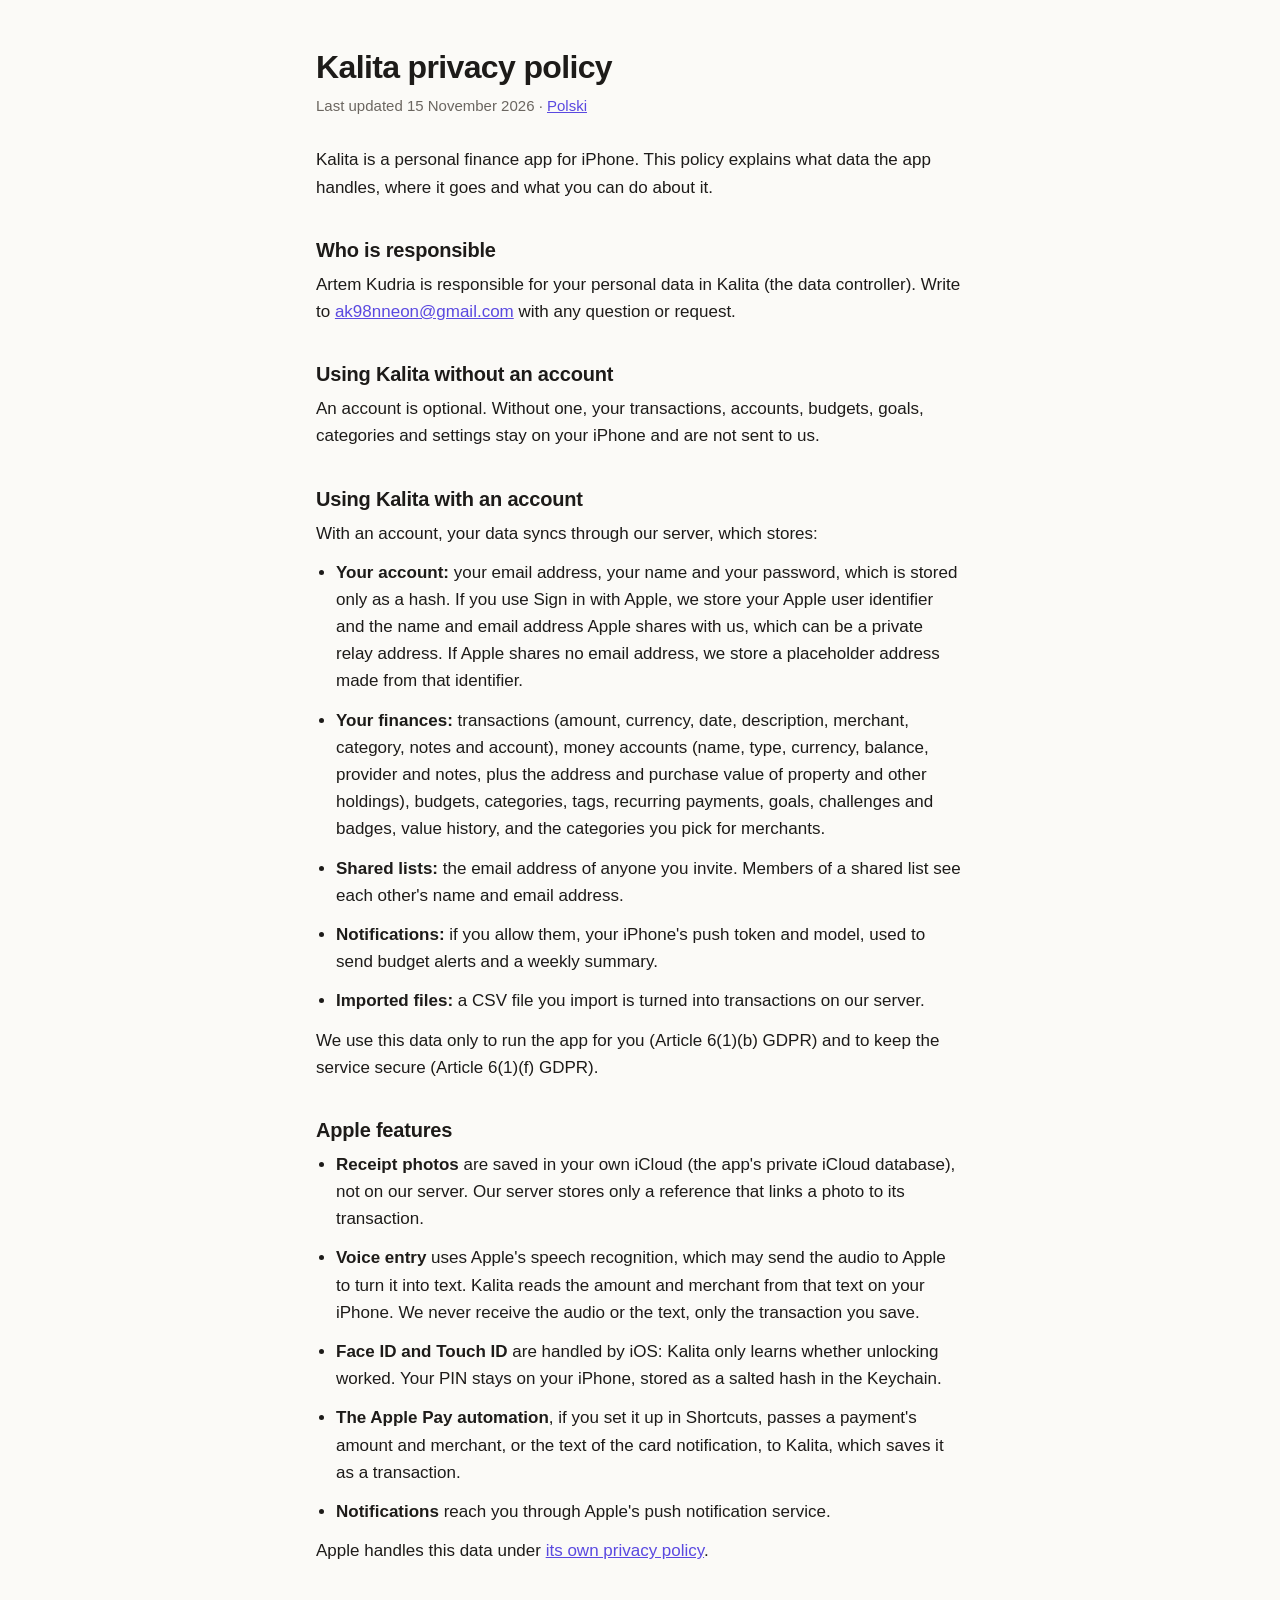
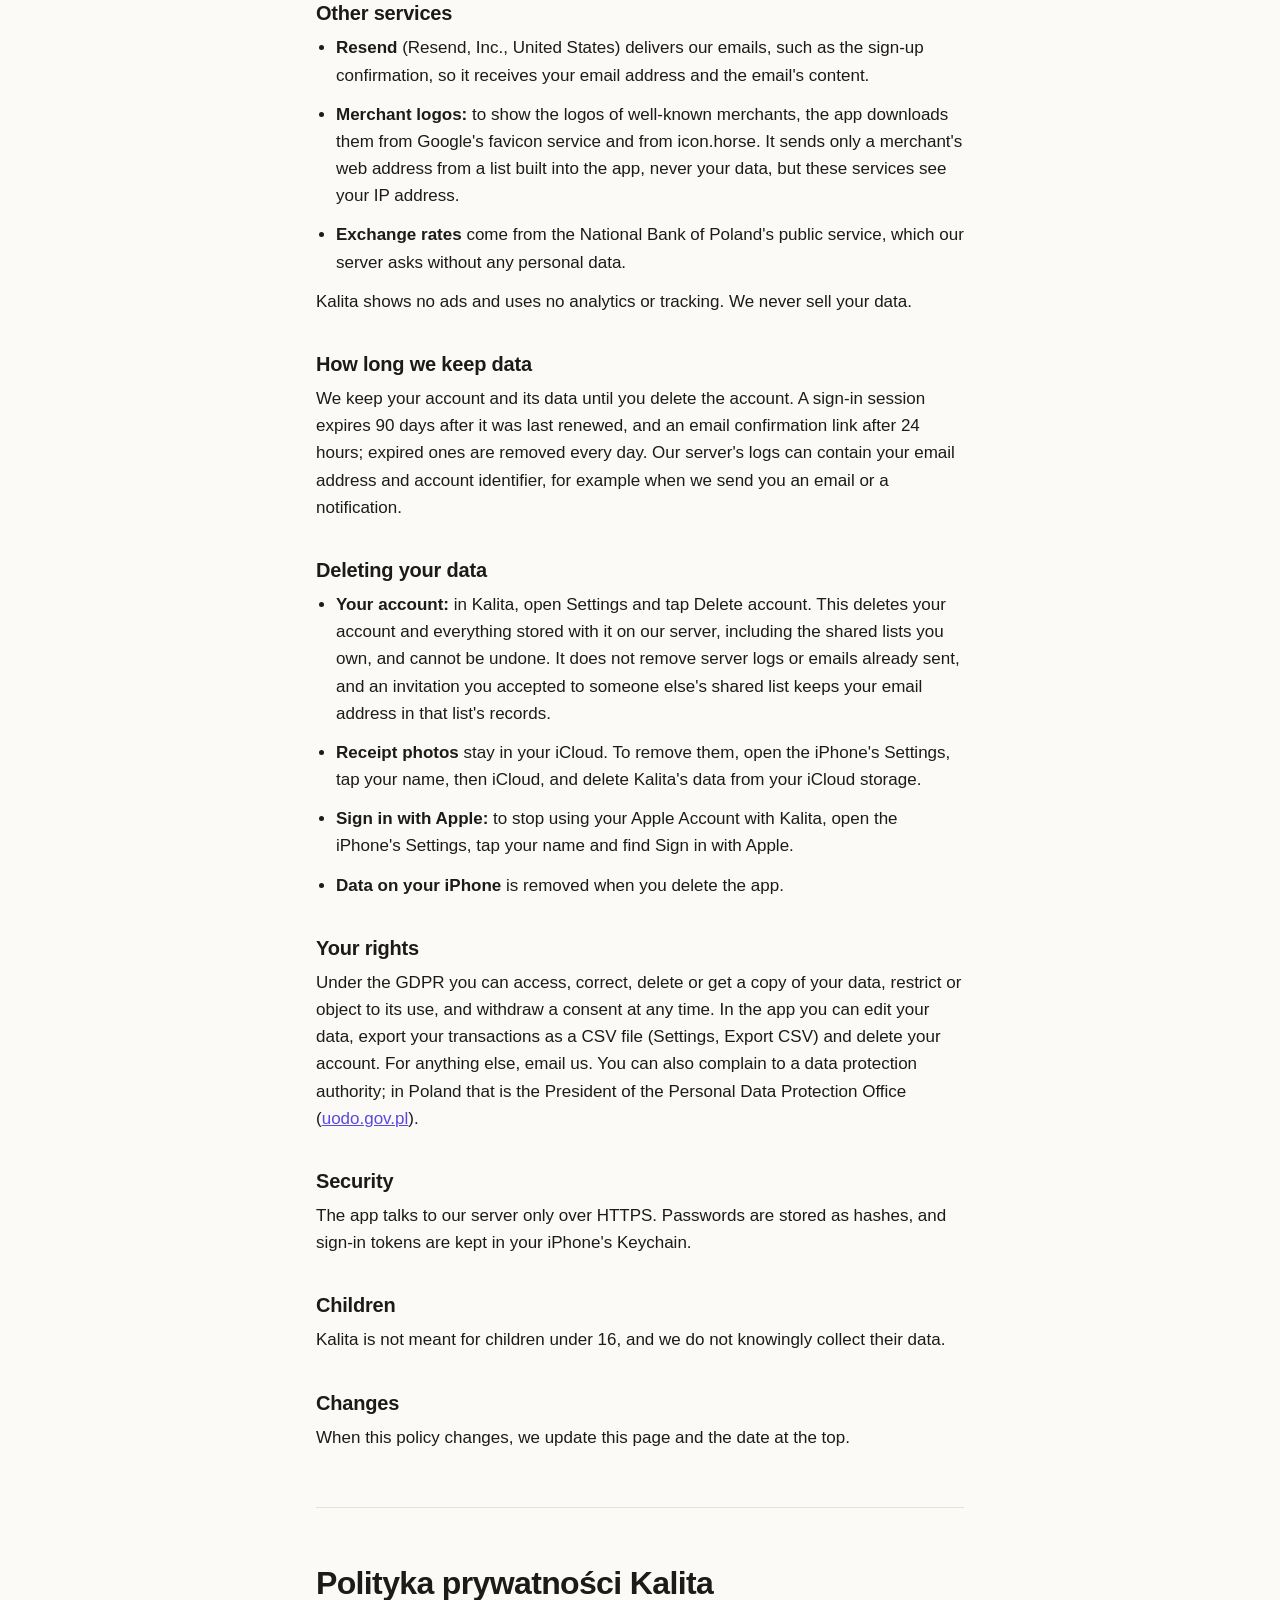
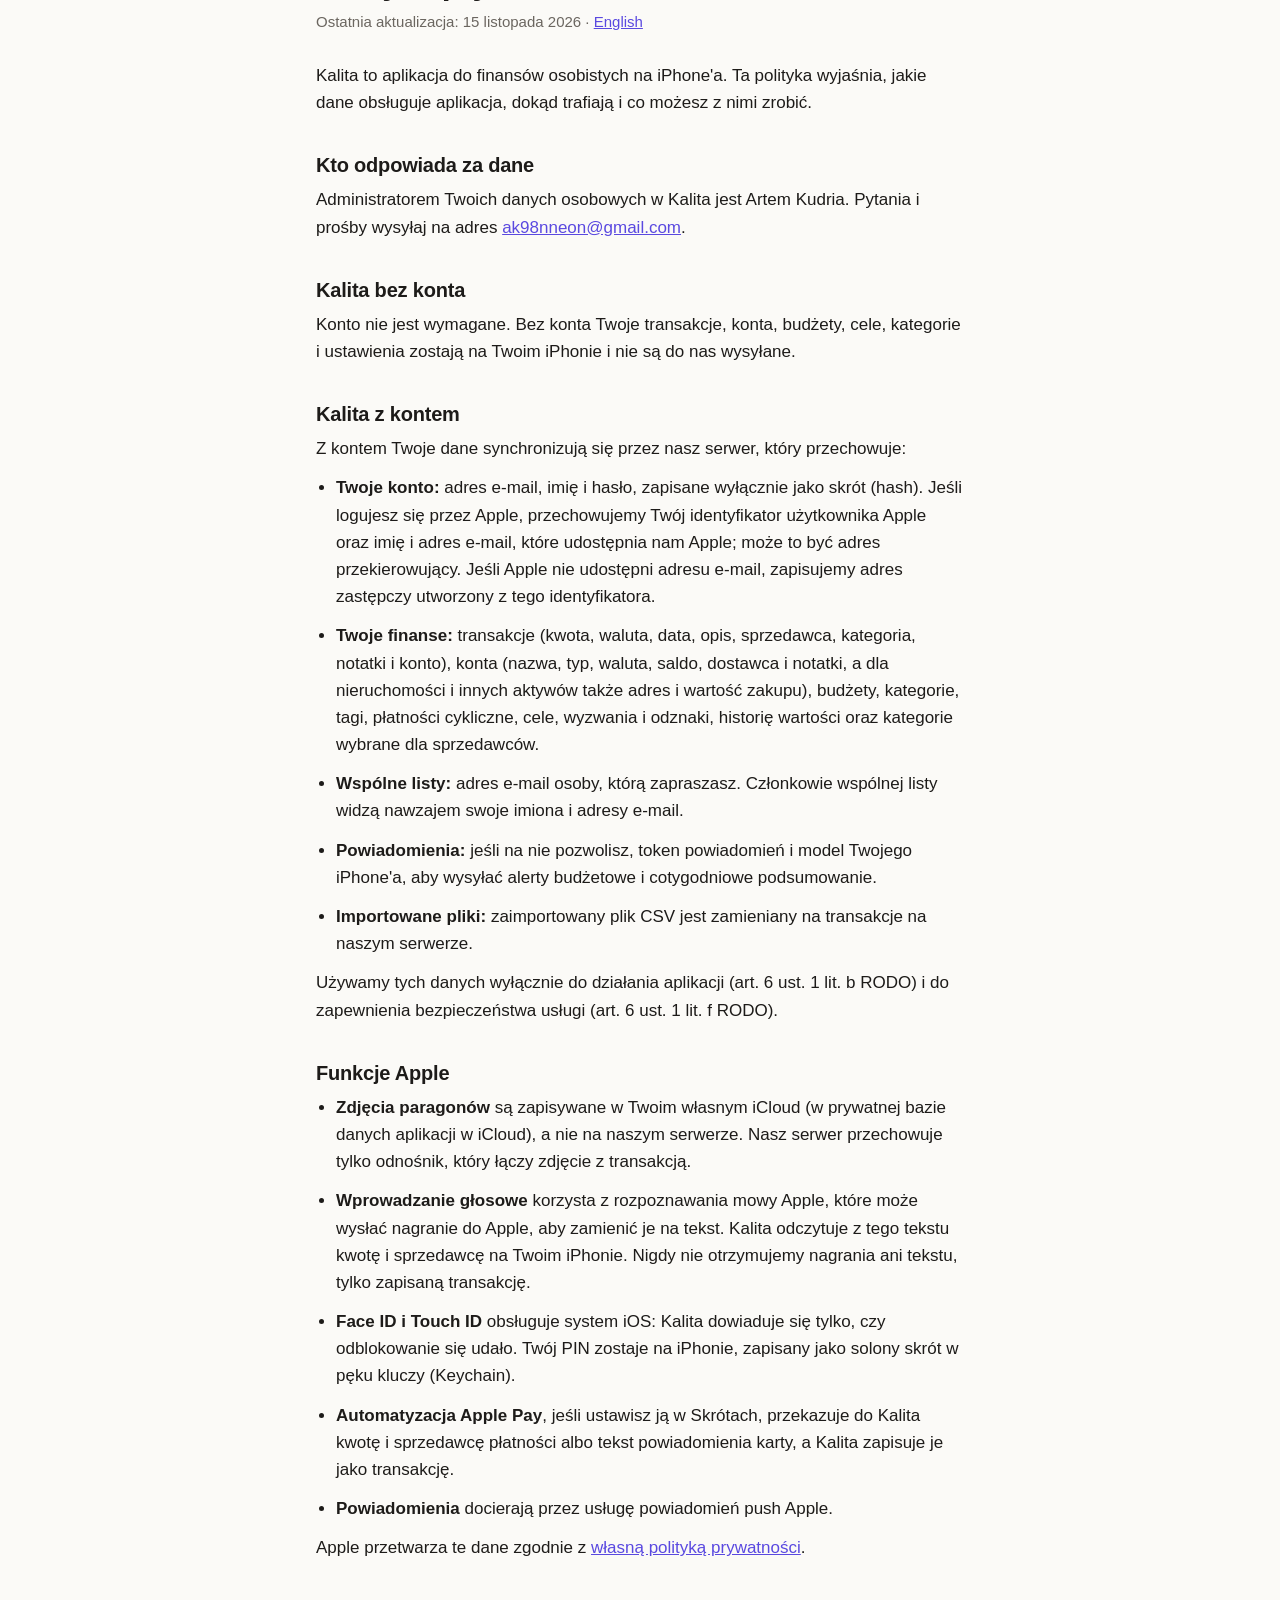
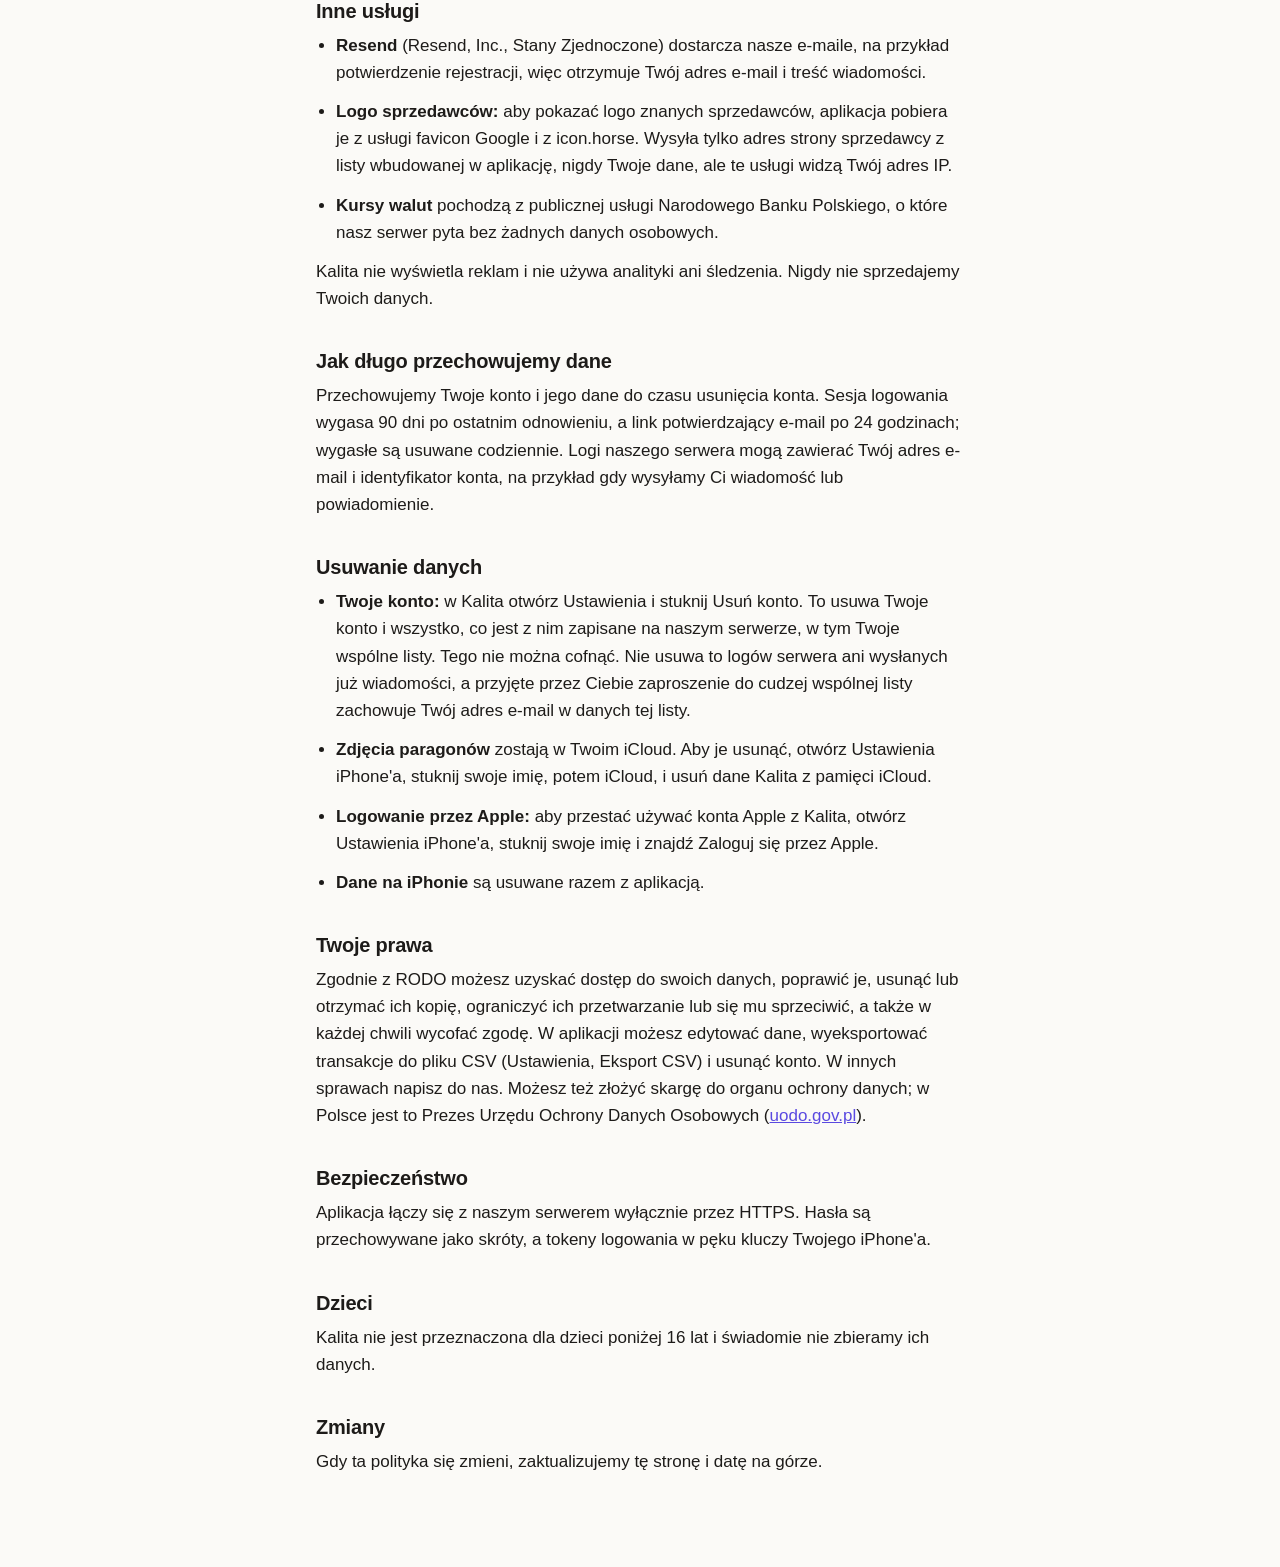
==== privacy.html @ e8200e61 "Kalita privacy policy and support page" ====
<!doctype html>
<html lang="en">
<head>
<meta charset="utf-8">
<meta name="viewport" content="width=device-width, initial-scale=1">
<title>Kalita privacy policy</title>
<meta name="description" content="How the Kalita app for iPhone handles your data.">
<style>
  :root { --bg: #fbfaf7; --text: #1d1b19; --muted: #6b6660; --line: #e6e1d9; --link: #5a49e0; }
  @media (prefers-color-scheme: dark) {
    :root { --bg: #141312; --text: #f1eee9; --muted: #a39d95; --line: #2c2925; --link: #a99cff; }
  }
  * { box-sizing: border-box; }
  body { margin: 0; background: var(--bg); color: var(--text);
         font: 17px/1.6 -apple-system, BlinkMacSystemFont, "Segoe UI", Roboto, Helvetica, Arial, sans-serif;
         -webkit-text-size-adjust: 100%; }
  main { max-width: 680px; margin: 0 auto; padding: 48px 16px 80px; }
  h1 { font-size: 32px; line-height: 1.2; letter-spacing: -0.02em; margin: 0 0 8px; }
  h2 { font-size: 20px; line-height: 1.3; letter-spacing: -0.01em; margin: 36px 0 8px; }
  p, li { margin: 0 0 12px; }
  ul { padding-left: 20px; margin: 0 0 12px; }
  .meta { color: var(--muted); font-size: 15px; margin-bottom: 28px; }
  a { color: var(--link); }
  hr { border: 0; border-top: 1px solid var(--line); margin: 56px 0; }
</style>
</head>
<body>
<main>
<article id="en" lang="en">
<h1>Kalita privacy policy</h1>
<p class="meta">Last updated 15 November 2026 · <a href="#pl">Polski</a></p>
<p>Kalita is a personal finance app for iPhone. This policy explains what data the app handles, where it goes and what you can do about it.</p>

<h2>Who is responsible</h2>
<p>Artem Kudria is responsible for your personal data in Kalita (the data controller). Write to <a href="mailto:ak98nneon@gmail.com">ak98nneon@gmail.com</a> with any question or request.</p>

<h2>Using Kalita without an account</h2>
<p>An account is optional. Without one, your transactions, accounts, budgets, goals, categories and settings stay on your iPhone and are not sent to us.</p>

<h2>Using Kalita with an account</h2>
<p>With an account, your data syncs through our server, which stores:</p>
<ul>
<li><strong>Your account:</strong> your email address, your name and your password, which is stored only as a hash. If you use Sign in with Apple, we store your Apple user identifier and the name and email address Apple shares with us, which can be a private relay address. If Apple shares no email address, we store a placeholder address made from that identifier.</li>
<li><strong>Your finances:</strong> transactions (amount, currency, date, description, merchant, category, notes and account), money accounts (name, type, currency, balance, provider and notes, plus the address and purchase value of property and other holdings), budgets, categories, tags, recurring payments, goals, challenges and badges, value history, and the categories you pick for merchants.</li>
<li><strong>Shared lists:</strong> the email address of anyone you invite. Members of a shared list see each other's name and email address.</li>
<li><strong>Notifications:</strong> if you allow them, your iPhone's push token and model, used to send budget alerts and a weekly summary.</li>
<li><strong>Imported files:</strong> a CSV file you import is turned into transactions on our server.</li>
</ul>
<p>We use this data only to run the app for you (Article 6(1)(b) GDPR) and to keep the service secure (Article 6(1)(f) GDPR).</p>

<h2>Apple features</h2>
<ul>
<li><strong>Receipt photos</strong> are saved in your own iCloud (the app's private iCloud database), not on our server. Our server stores only a reference that links a photo to its transaction.</li>
<li><strong>Voice entry</strong> uses Apple's speech recognition, which may send the audio to Apple to turn it into text. Kalita reads the amount and merchant from that text on your iPhone. We never receive the audio or the text, only the transaction you save.</li>
<li><strong>Face ID and Touch ID</strong> are handled by iOS: Kalita only learns whether unlocking worked. Your PIN stays on your iPhone, stored as a salted hash in the Keychain.</li>
<li><strong>The Apple Pay automation</strong>, if you set it up in Shortcuts, passes a payment's amount and merchant, or the text of the card notification, to Kalita, which saves it as a transaction.</li>
<li><strong>Notifications</strong> reach you through Apple's push notification service.</li>
</ul>
<p>Apple handles this data under <a href="https://www.apple.com/legal/privacy/">its own privacy policy</a>.</p>

<h2>Other services</h2>
<ul>
<li><strong>Resend</strong> (Resend, Inc., United States) delivers our emails, such as the sign-up confirmation, so it receives your email address and the email's content.</li>
<li><strong>Merchant logos:</strong> to show the logos of well-known merchants, the app downloads them from Google's favicon service and from icon.horse. It sends only a merchant's web address from a list built into the app, never your data, but these services see your IP address.</li>
<li><strong>Exchange rates</strong> come from the National Bank of Poland's public service, which our server asks without any personal data.</li>
</ul>
<p>Kalita shows no ads and uses no analytics or tracking. We never sell your data.</p>

<h2>How long we keep data</h2>
<p>We keep your account and its data until you delete the account. A sign-in session expires 90 days after it was last renewed, and an email confirmation link after 24 hours; expired ones are removed every day. Our server's logs can contain your email address and account identifier, for example when we send you an email or a notification.</p>

<h2>Deleting your data</h2>
<ul>
<li><strong>Your account:</strong> in Kalita, open Settings and tap Delete account. This deletes your account and everything stored with it on our server, including the shared lists you own, and cannot be undone. It does not remove server logs or emails already sent, and an invitation you accepted to someone else's shared list keeps your email address in that list's records.</li>
<li><strong>Receipt photos</strong> stay in your iCloud. To remove them, open the iPhone's Settings, tap your name, then iCloud, and delete Kalita's data from your iCloud storage.</li>
<li><strong>Sign in with Apple:</strong> to stop using your Apple Account with Kalita, open the iPhone's Settings, tap your name and find Sign in with Apple.</li>
<li><strong>Data on your iPhone</strong> is removed when you delete the app.</li>
</ul>

<h2>Your rights</h2>
<p>Under the GDPR you can access, correct, delete or get a copy of your data, restrict or object to its use, and withdraw a consent at any time. In the app you can edit your data, export your transactions as a CSV file (Settings, Export CSV) and delete your account. For anything else, email us. You can also complain to a data protection authority; in Poland that is the President of the Personal Data Protection Office (<a href="https://uodo.gov.pl">uodo.gov.pl</a>).</p>

<h2>Security</h2>
<p>The app talks to our server only over HTTPS. Passwords are stored as hashes, and sign-in tokens are kept in your iPhone's Keychain.</p>

<h2>Children</h2>
<p>Kalita is not meant for children under 16, and we do not knowingly collect their data.</p>

<h2>Changes</h2>
<p>When this policy changes, we update this page and the date at the top.</p>
</article>

<hr>

<article id="pl" lang="pl">
<h1>Polityka prywatności Kalita</h1>
<p class="meta">Ostatnia aktualizacja: 15 listopada 2026 · <a href="#en">English</a></p>
<p>Kalita to aplikacja do finansów osobistych na iPhone'a. Ta polityka wyjaśnia, jakie dane obsługuje aplikacja, dokąd trafiają i co możesz z nimi zrobić.</p>

<h2>Kto odpowiada za dane</h2>
<p>Administratorem Twoich danych osobowych w Kalita jest Artem Kudria. Pytania i prośby wysyłaj na adres <a href="mailto:ak98nneon@gmail.com">ak98nneon@gmail.com</a>.</p>

<h2>Kalita bez konta</h2>
<p>Konto nie jest wymagane. Bez konta Twoje transakcje, konta, budżety, cele, kategorie i ustawienia zostają na Twoim iPhonie i nie są do nas wysyłane.</p>

<h2>Kalita z kontem</h2>
<p>Z kontem Twoje dane synchronizują się przez nasz serwer, który przechowuje:</p>
<ul>
<li><strong>Twoje konto:</strong> adres e-mail, imię i hasło, zapisane wyłącznie jako skrót (hash). Jeśli logujesz się przez Apple, przechowujemy Twój identyfikator użytkownika Apple oraz imię i adres e-mail, które udostępnia nam Apple; może to być adres przekierowujący. Jeśli Apple nie udostępni adresu e-mail, zapisujemy adres zastępczy utworzony z tego identyfikatora.</li>
<li><strong>Twoje finanse:</strong> transakcje (kwota, waluta, data, opis, sprzedawca, kategoria, notatki i konto), konta (nazwa, typ, waluta, saldo, dostawca i notatki, a dla nieruchomości i innych aktywów także adres i wartość zakupu), budżety, kategorie, tagi, płatności cykliczne, cele, wyzwania i odznaki, historię wartości oraz kategorie wybrane dla sprzedawców.</li>
<li><strong>Wspólne listy:</strong> adres e-mail osoby, którą zapraszasz. Członkowie wspólnej listy widzą nawzajem swoje imiona i adresy e-mail.</li>
<li><strong>Powiadomienia:</strong> jeśli na nie pozwolisz, token powiadomień i model Twojego iPhone'a, aby wysyłać alerty budżetowe i cotygodniowe podsumowanie.</li>
<li><strong>Importowane pliki:</strong> zaimportowany plik CSV jest zamieniany na transakcje na naszym serwerze.</li>
</ul>
<p>Używamy tych danych wyłącznie do działania aplikacji (art. 6 ust. 1 lit. b RODO) i do zapewnienia bezpieczeństwa usługi (art. 6 ust. 1 lit. f RODO).</p>

<h2>Funkcje Apple</h2>
<ul>
<li><strong>Zdjęcia paragonów</strong> są zapisywane w Twoim własnym iCloud (w prywatnej bazie danych aplikacji w iCloud), a nie na naszym serwerze. Nasz serwer przechowuje tylko odnośnik, który łączy zdjęcie z transakcją.</li>
<li><strong>Wprowadzanie głosowe</strong> korzysta z rozpoznawania mowy Apple, które może wysłać nagranie do Apple, aby zamienić je na tekst. Kalita odczytuje z tego tekstu kwotę i sprzedawcę na Twoim iPhonie. Nigdy nie otrzymujemy nagrania ani tekstu, tylko zapisaną transakcję.</li>
<li><strong>Face ID i Touch ID</strong> obsługuje system iOS: Kalita dowiaduje się tylko, czy odblokowanie się udało. Twój PIN zostaje na iPhonie, zapisany jako solony skrót w pęku kluczy (Keychain).</li>
<li><strong>Automatyzacja Apple Pay</strong>, jeśli ustawisz ją w Skrótach, przekazuje do Kalita kwotę i sprzedawcę płatności albo tekst powiadomienia karty, a Kalita zapisuje je jako transakcję.</li>
<li><strong>Powiadomienia</strong> docierają przez usługę powiadomień push Apple.</li>
</ul>
<p>Apple przetwarza te dane zgodnie z <a href="https://www.apple.com/pl/legal/privacy/">własną polityką prywatności</a>.</p>

<h2>Inne usługi</h2>
<ul>
<li><strong>Resend</strong> (Resend, Inc., Stany Zjednoczone) dostarcza nasze e-maile, na przykład potwierdzenie rejestracji, więc otrzymuje Twój adres e-mail i treść wiadomości.</li>
<li><strong>Logo sprzedawców:</strong> aby pokazać logo znanych sprzedawców, aplikacja pobiera je z usługi favicon Google i z icon.horse. Wysyła tylko adres strony sprzedawcy z listy wbudowanej w aplikację, nigdy Twoje dane, ale te usługi widzą Twój adres IP.</li>
<li><strong>Kursy walut</strong> pochodzą z publicznej usługi Narodowego Banku Polskiego, o które nasz serwer pyta bez żadnych danych osobowych.</li>
</ul>
<p>Kalita nie wyświetla reklam i nie używa analityki ani śledzenia. Nigdy nie sprzedajemy Twoich danych.</p>

<h2>Jak długo przechowujemy dane</h2>
<p>Przechowujemy Twoje konto i jego dane do czasu usunięcia konta. Sesja logowania wygasa 90 dni po ostatnim odnowieniu, a link potwierdzający e-mail po 24 godzinach; wygasłe są usuwane codziennie. Logi naszego serwera mogą zawierać Twój adres e-mail i identyfikator konta, na przykład gdy wysyłamy Ci wiadomość lub powiadomienie.</p>

<h2>Usuwanie danych</h2>
<ul>
<li><strong>Twoje konto:</strong> w Kalita otwórz Ustawienia i stuknij Usuń konto. To usuwa Twoje konto i wszystko, co jest z nim zapisane na naszym serwerze, w tym Twoje wspólne listy. Tego nie można cofnąć. Nie usuwa to logów serwera ani wysłanych już wiadomości, a przyjęte przez Ciebie zaproszenie do cudzej wspólnej listy zachowuje Twój adres e-mail w danych tej listy.</li>
<li><strong>Zdjęcia paragonów</strong> zostają w Twoim iCloud. Aby je usunąć, otwórz Ustawienia iPhone'a, stuknij swoje imię, potem iCloud, i usuń dane Kalita z pamięci iCloud.</li>
<li><strong>Logowanie przez Apple:</strong> aby przestać używać konta Apple z Kalita, otwórz Ustawienia iPhone'a, stuknij swoje imię i znajdź Zaloguj się przez Apple.</li>
<li><strong>Dane na iPhonie</strong> są usuwane razem z aplikacją.</li>
</ul>

<h2>Twoje prawa</h2>
<p>Zgodnie z RODO możesz uzyskać dostęp do swoich danych, poprawić je, usunąć lub otrzymać ich kopię, ograniczyć ich przetwarzanie lub się mu sprzeciwić, a także w każdej chwili wycofać zgodę. W aplikacji możesz edytować dane, wyeksportować transakcje do pliku CSV (Ustawienia, Eksport CSV) i usunąć konto. W innych sprawach napisz do nas. Możesz też złożyć skargę do organu ochrony danych; w Polsce jest to Prezes Urzędu Ochrony Danych Osobowych (<a href="https://uodo.gov.pl">uodo.gov.pl</a>).</p>

<h2>Bezpieczeństwo</h2>
<p>Aplikacja łączy się z naszym serwerem wyłącznie przez HTTPS. Hasła są przechowywane jako skróty, a tokeny logowania w pęku kluczy Twojego iPhone'a.</p>

<h2>Dzieci</h2>
<p>Kalita nie jest przeznaczona dla dzieci poniżej 16 lat i świadomie nie zbieramy ich danych.</p>

<h2>Zmiany</h2>
<p>Gdy ta polityka się zmieni, zaktualizujemy tę stronę i datę na górze.</p>
</article>
</main>
</body>
</html>
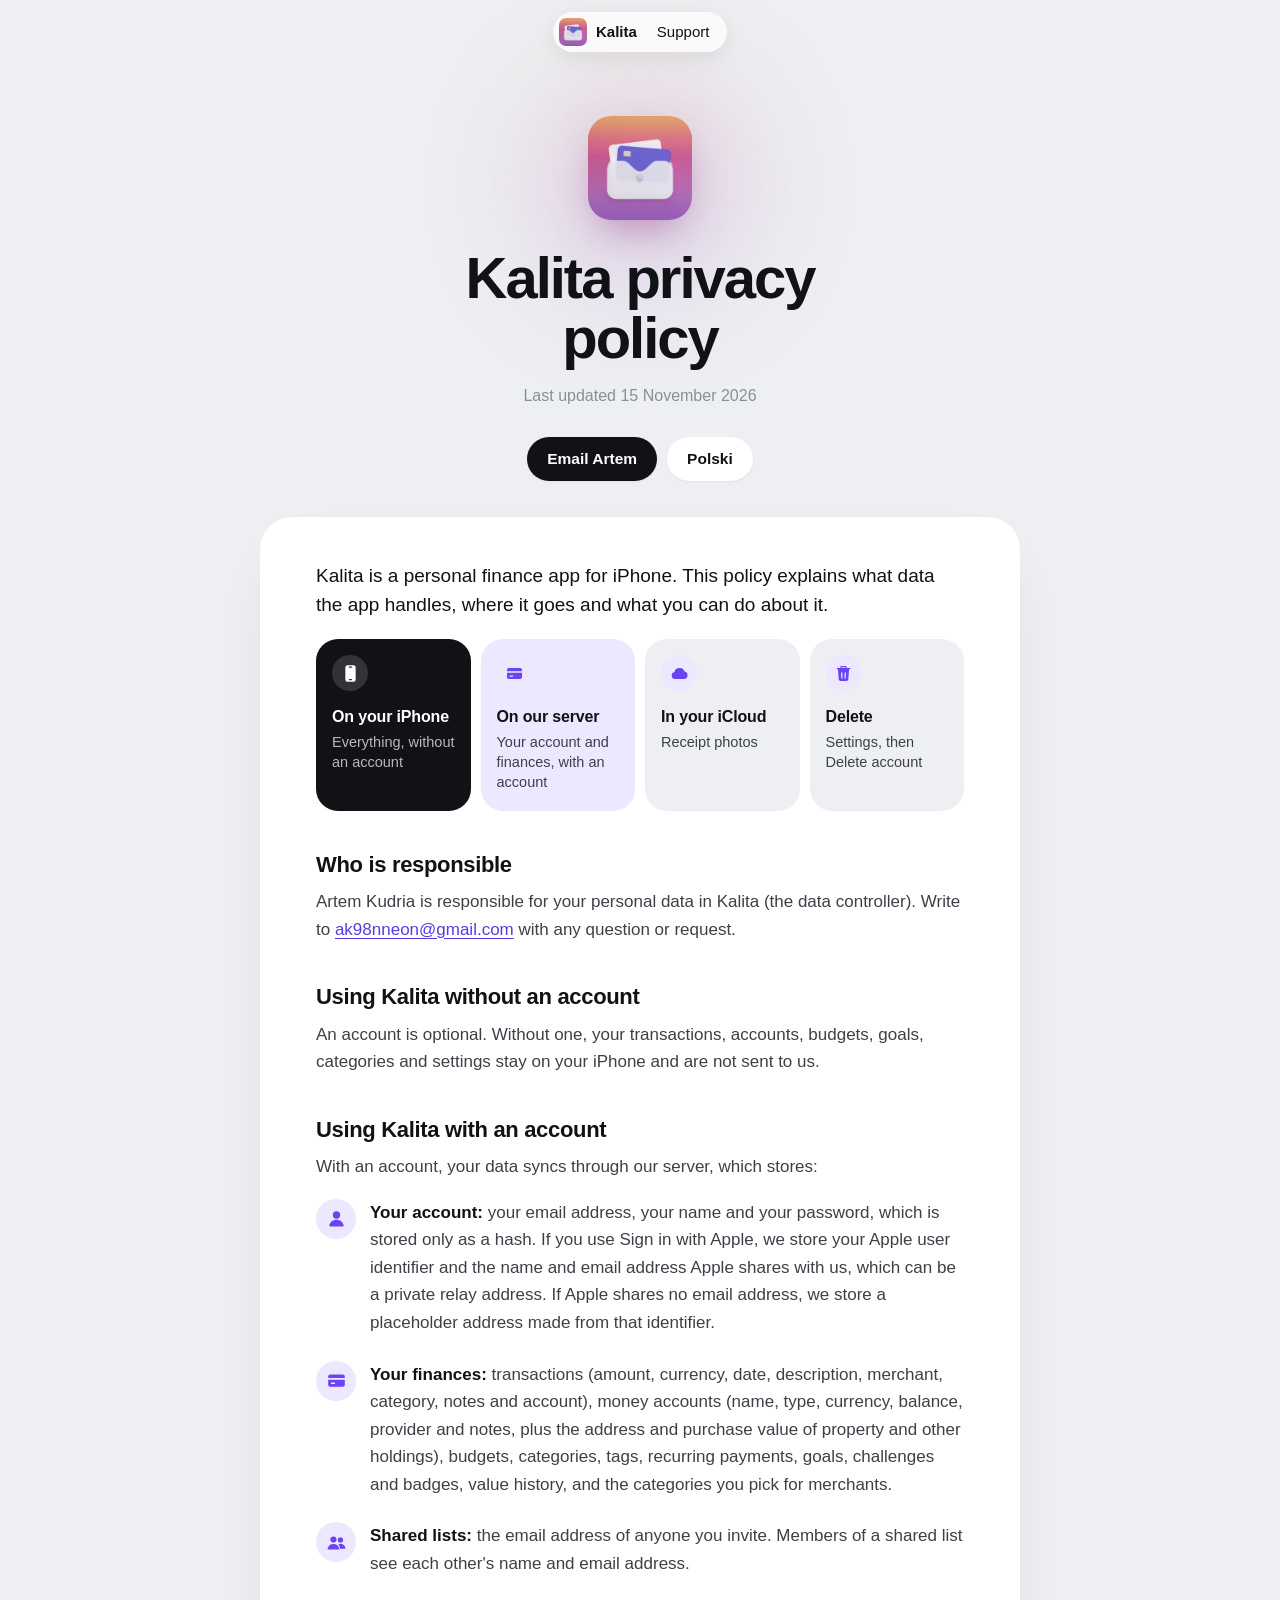
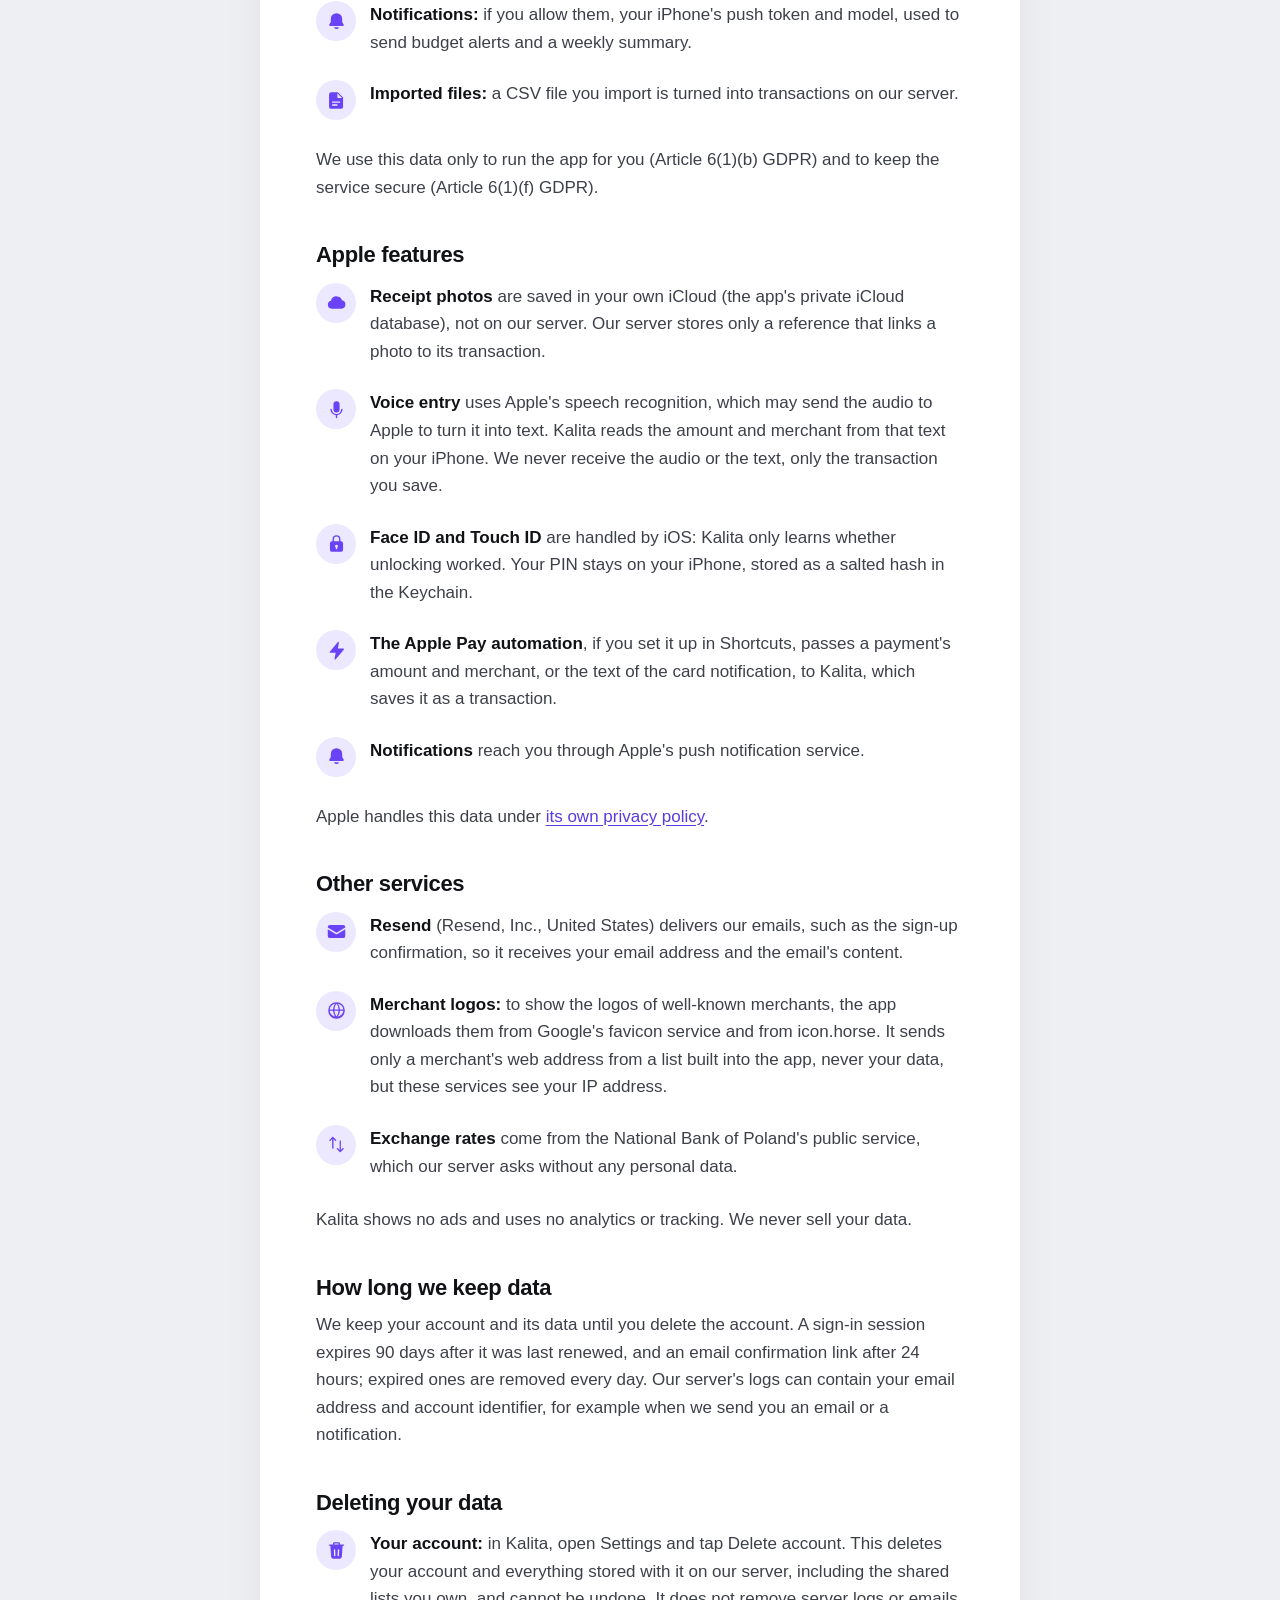
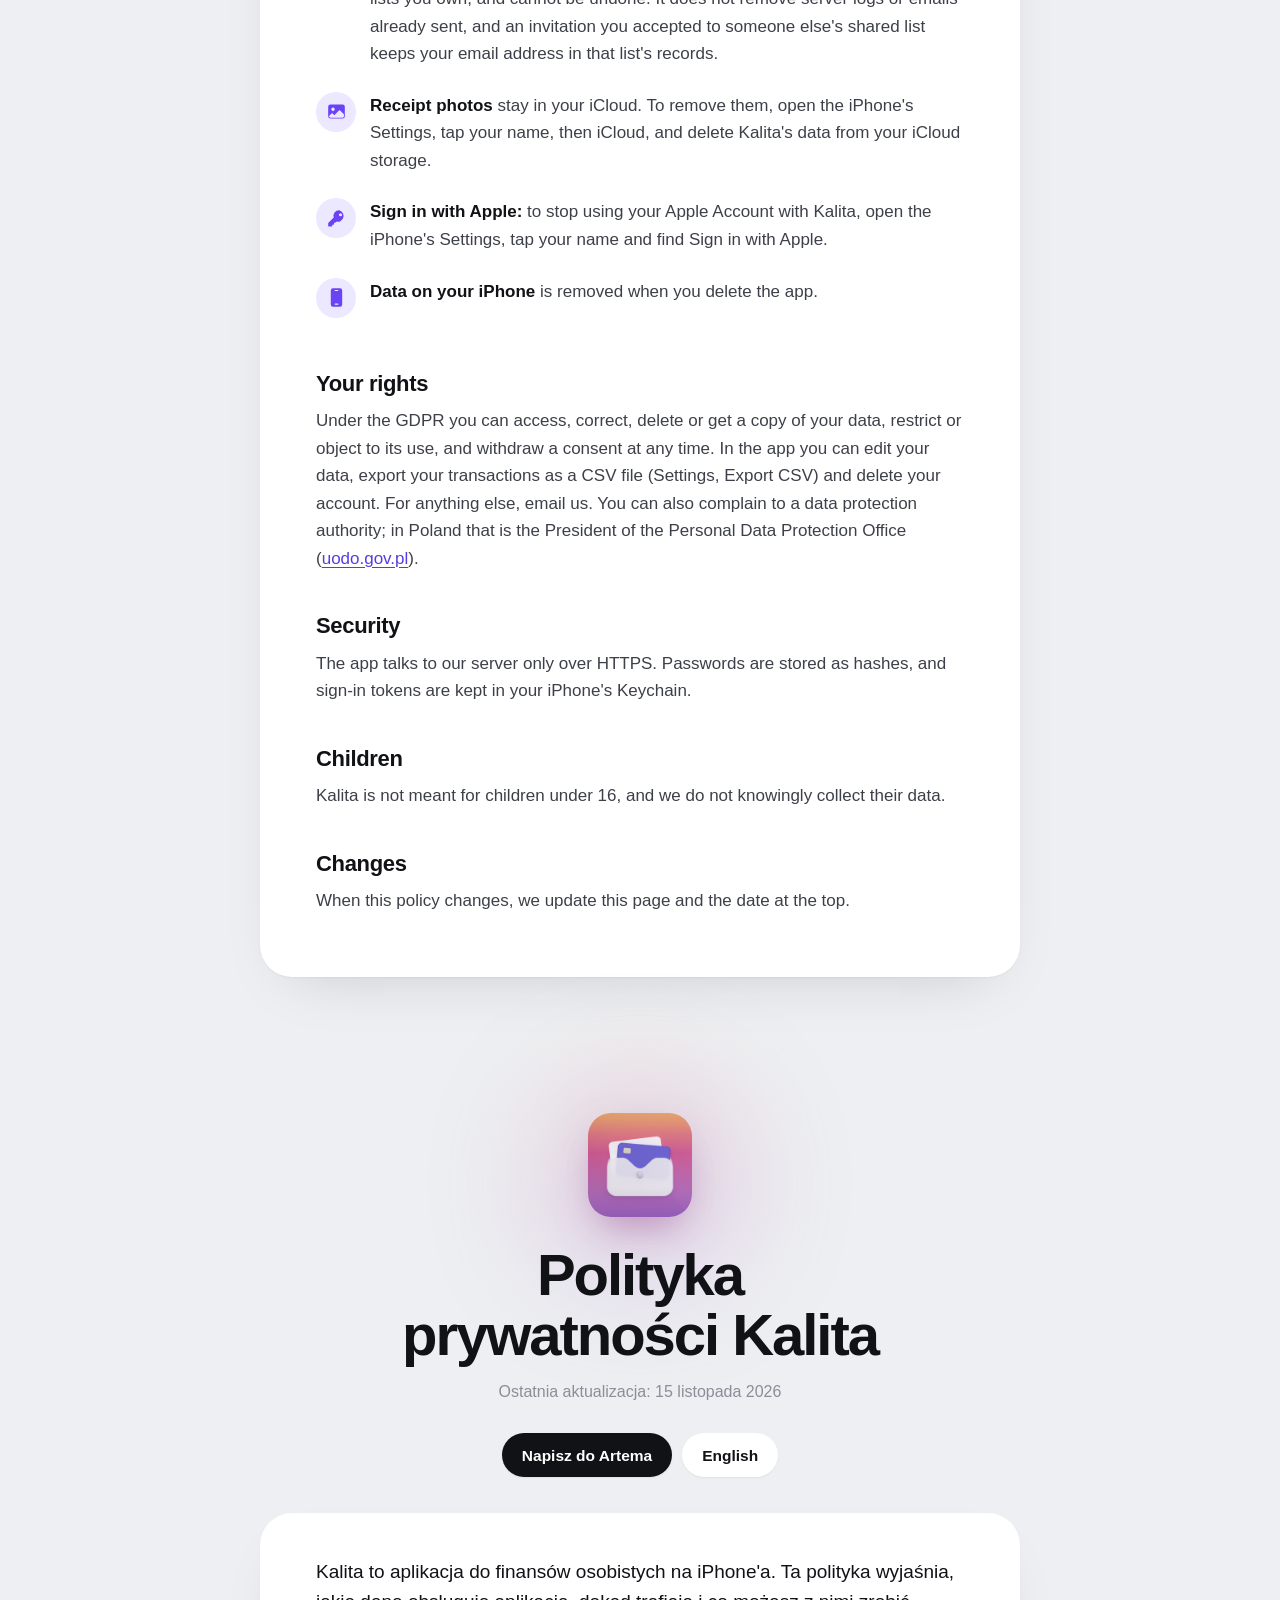
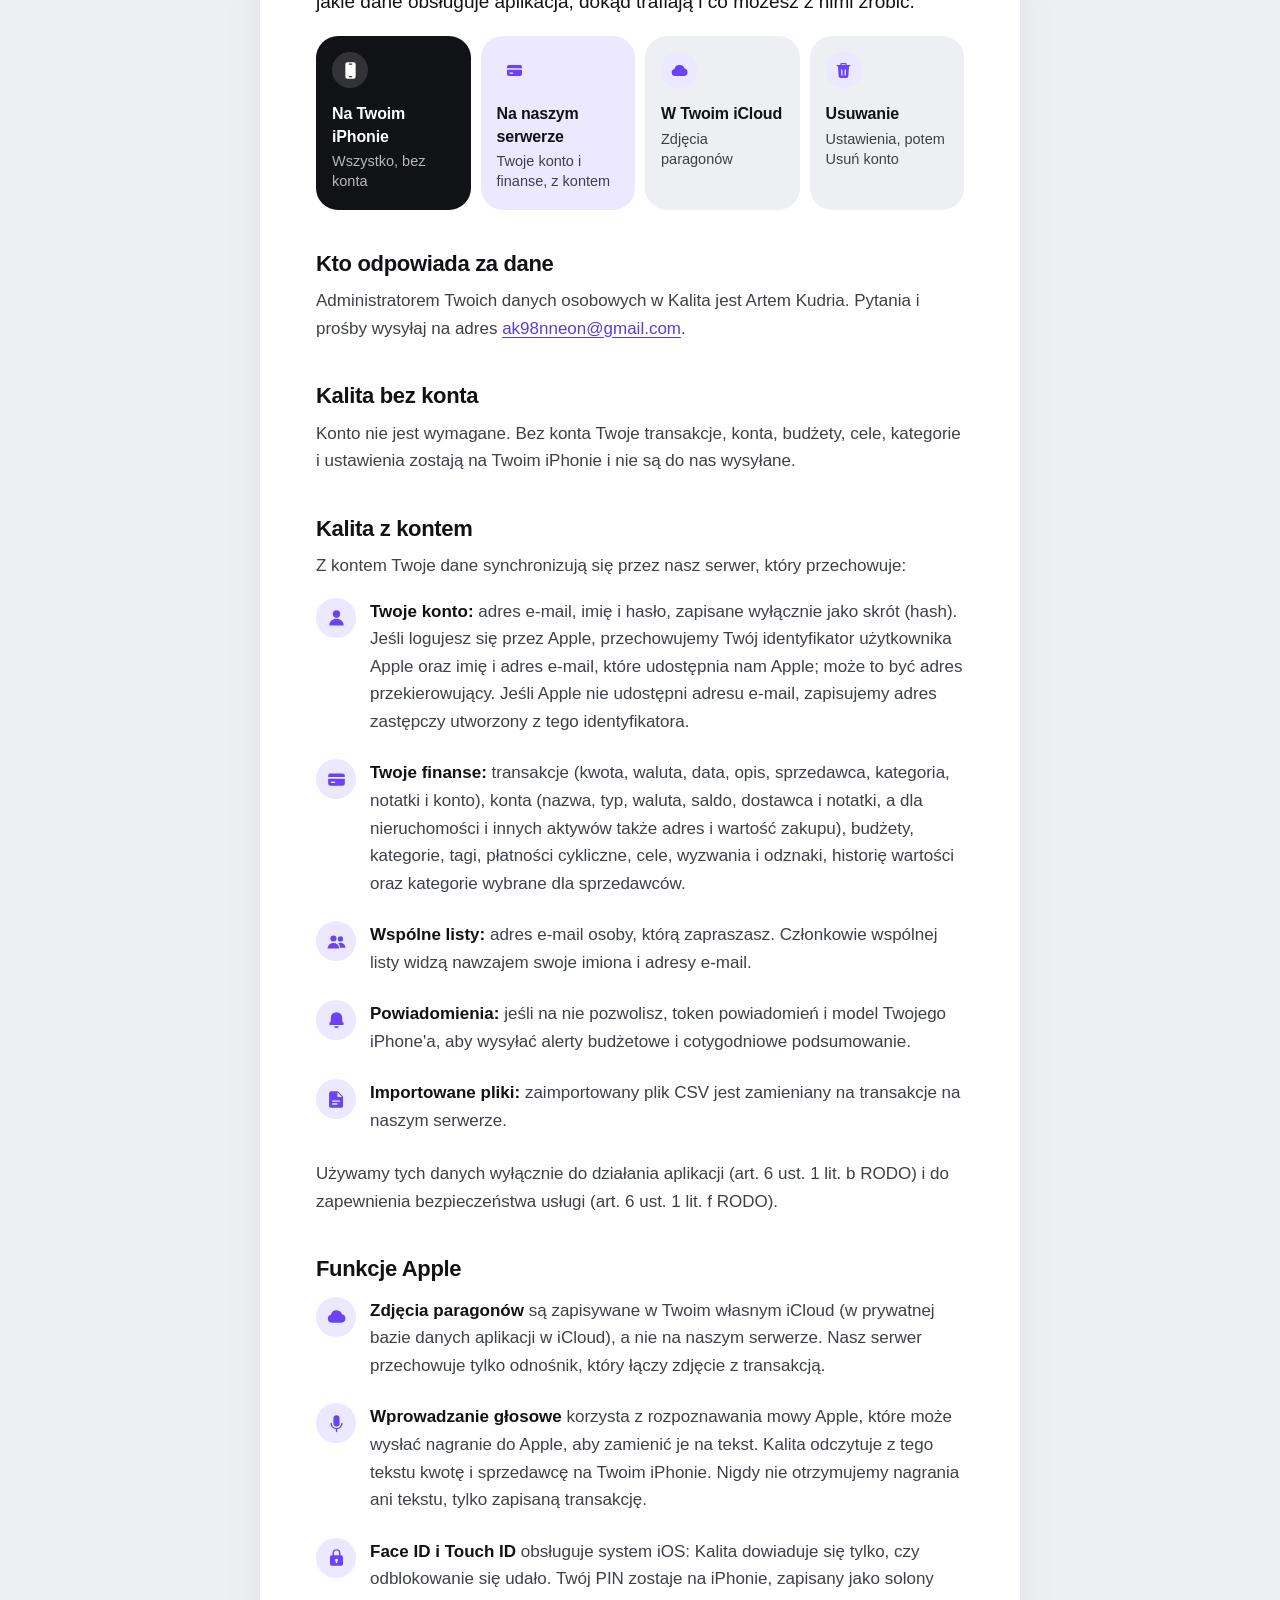
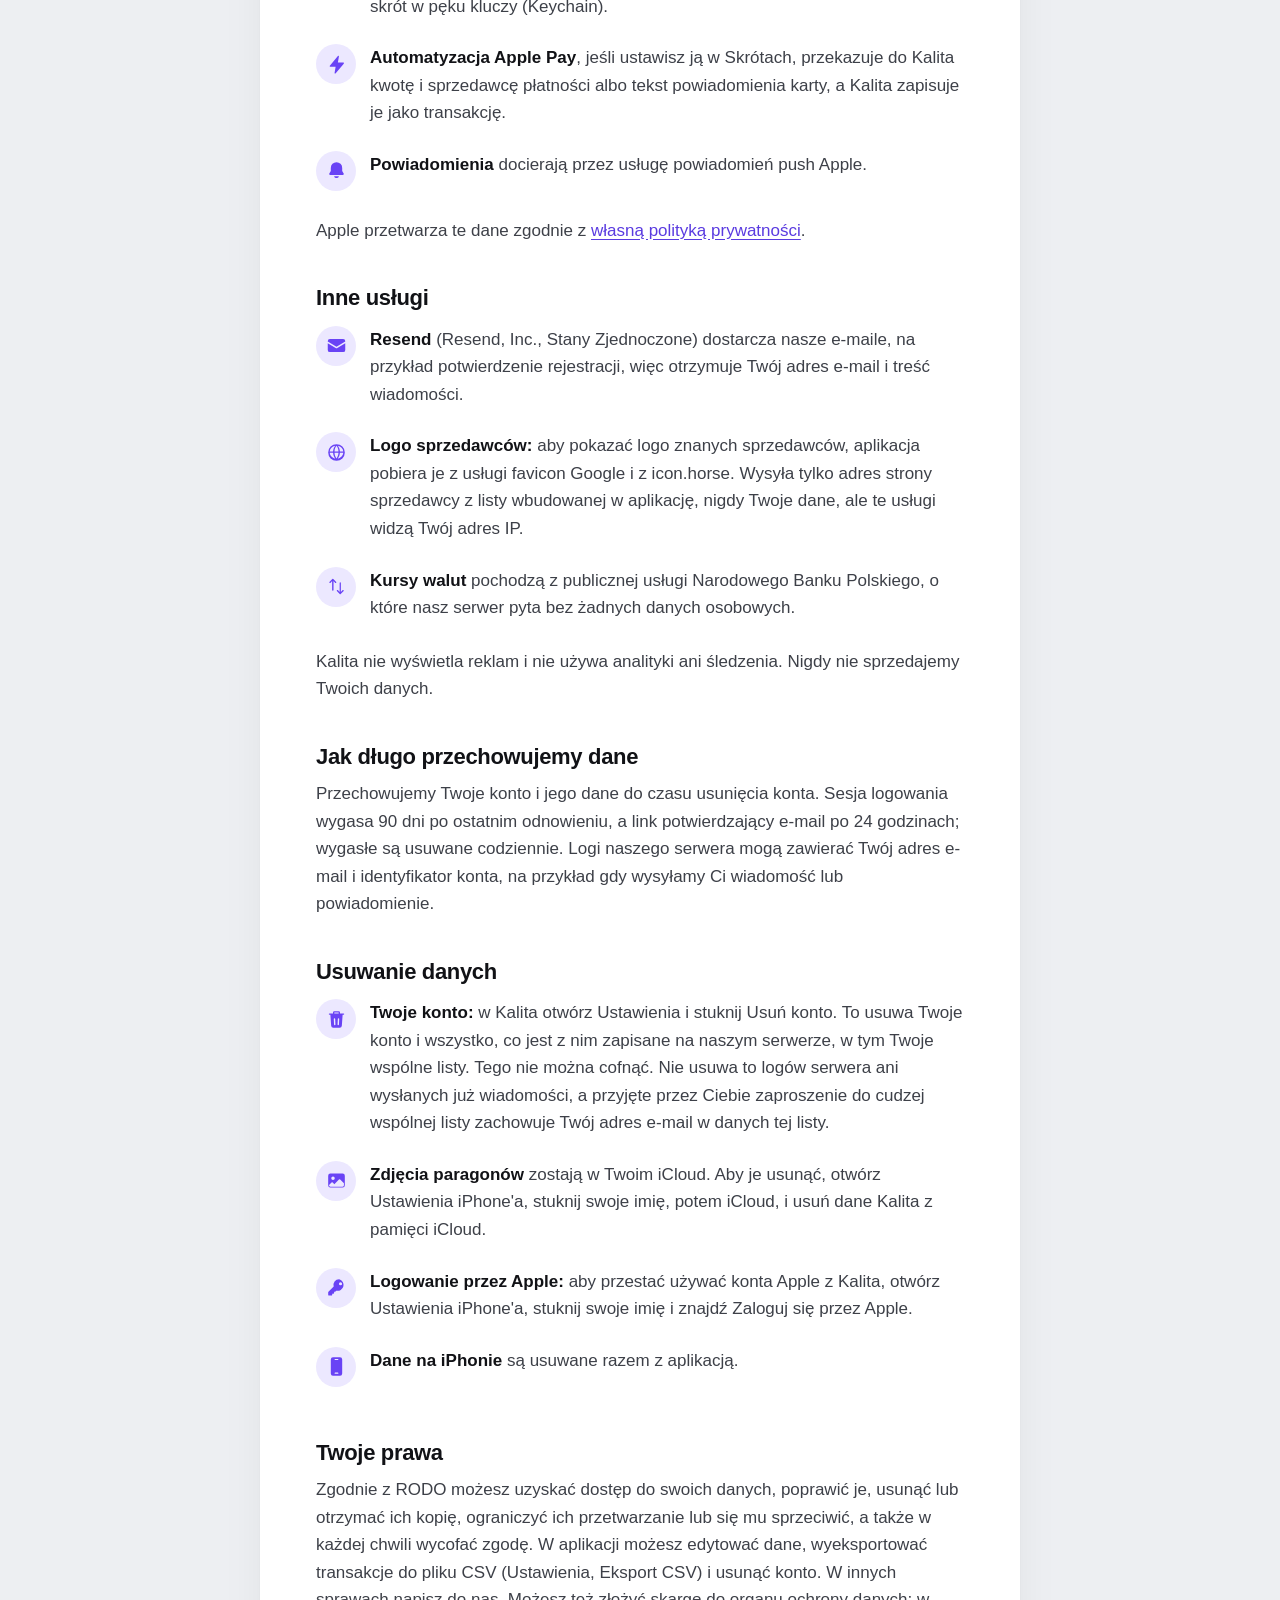
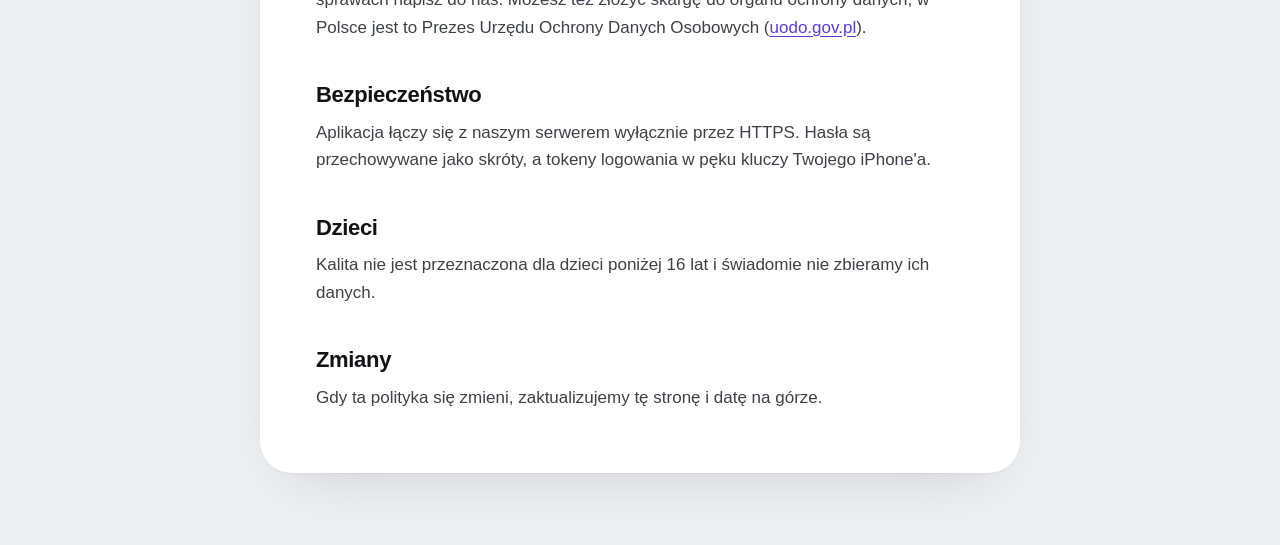
==== commit cab9e53d: "Restyle the policy and support pages" ====
--- a/privacy.html
+++ b/privacy.html
@@ -3,158 +3,152 @@
 <head>
 <meta charset="utf-8">
 <meta name="viewport" content="width=device-width, initial-scale=1">
+<meta name="taste" content="personal">
 <title>Kalita privacy policy</title>
 <meta name="description" content="How the Kalita app for iPhone handles your data.">
-<style>
-  :root { --bg: #fbfaf7; --text: #1d1b19; --muted: #6b6660; --line: #e6e1d9; --link: #5a49e0; }
-  @media (prefers-color-scheme: dark) {
-    :root { --bg: #141312; --text: #f1eee9; --muted: #a39d95; --line: #2c2925; --link: #a99cff; }
-  }
-  * { box-sizing: border-box; }
-  body { margin: 0; background: var(--bg); color: var(--text);
-         font: 17px/1.6 -apple-system, BlinkMacSystemFont, "Segoe UI", Roboto, Helvetica, Arial, sans-serif;
-         -webkit-text-size-adjust: 100%; }
-  main { max-width: 680px; margin: 0 auto; padding: 48px 16px 80px; }
-  h1 { font-size: 32px; line-height: 1.2; letter-spacing: -0.02em; margin: 0 0 8px; }
-  h2 { font-size: 20px; line-height: 1.3; letter-spacing: -0.01em; margin: 36px 0 8px; }
-  p, li { margin: 0 0 12px; }
-  ul { padding-left: 20px; margin: 0 0 12px; }
-  .meta { color: var(--muted); font-size: 15px; margin-bottom: 28px; }
-  a { color: var(--link); }
-  hr { border: 0; border-top: 1px solid var(--line); margin: 56px 0; }
-</style>
+<link rel="icon" href="icon.png">
+<link rel="stylesheet" href="style.css">
 </head>
 <body>
+<svg width="0" height="0" style="position:absolute" aria-hidden="true"><symbol id="g-user" viewBox="0 0 24 24"><circle cx="12" cy="8" r="4.2"/><path d="M3.8 20.2c.6-4.1 4-6.7 8.2-6.7s7.6 2.6 8.2 6.7c.1.5-.3.8-.8.8H4.6c-.5 0-.9-.3-.8-.8z"/></symbol><symbol id="g-card" viewBox="0 0 24 24"><path d="M2.5 7.5A2.5 2.5 0 0 1 5 5h14a2.5 2.5 0 0 1 2.5 2.5V9h-19V7.5zM2.5 11h19v5.5A2.5 2.5 0 0 1 19 19H5a2.5 2.5 0 0 1-2.5-2.5V11zm3 4.2c0 .4.3.8.8.8h3.4a.8.8 0 0 0 0-1.6H6.3c-.5 0-.8.4-.8.8z"/></symbol><symbol id="g-people" viewBox="0 0 24 24"><circle cx="8.5" cy="8.5" r="3.5"/><circle cx="16.5" cy="9" r="3"/><path d="M1.8 19.4c.5-3.4 3.3-5.6 6.7-5.6s6.2 2.2 6.7 5.6c.1.4-.3.6-.7.6H2.5c-.4 0-.8-.2-.7-.6zM16 20c.1-2.3-.6-4.4-2-5.9.8-.4 1.6-.6 2.5-.6 2.9 0 5.2 1.9 5.7 4.8.1.4-.2.7-.6.7H16z"/></symbol><symbol id="g-bell" viewBox="0 0 24 24"><path d="M12 2.5a6.5 6.5 0 0 0-6.5 6.5v3.6L3.8 15.4c-.4.7.1 1.6.9 1.6h14.6c.8 0 1.3-.9.9-1.6l-1.7-2.8V9A6.5 6.5 0 0 0 12 2.5zM9.2 18.5a2.9 2.9 0 0 0 5.6 0H9.2z"/></symbol><symbol id="g-doc" viewBox="0 0 24 24"><path d="M6 2.5h7.5L19.5 8.5V19A2.5 2.5 0 0 1 17 21.5H6A2.5 2.5 0 0 1 3.5 19V5A2.5 2.5 0 0 1 6 2.5zm7 1.2V8a1 1 0 0 0 1 1h4.3L13 3.7zM7.5 13a.8.8 0 0 0 0 1.6h8a.8.8 0 0 0 0-1.6h-8zm0 3.4a.8.8 0 0 0 0 1.6h5a.8.8 0 0 0 0-1.6h-5z"/></symbol><symbol id="g-photo" viewBox="0 0 24 24"><path d="M5 4h14a2.5 2.5 0 0 1 2.5 2.5v11A2.5 2.5 0 0 1 19 20H5a2.5 2.5 0 0 1-2.5-2.5v-11A2.5 2.5 0 0 1 5 4zm3 3.5a2 2 0 1 0 0 4 2 2 0 0 0 0-4zM3.5 17.2V17.5c0 .8.7 1.5 1.5 1.5h14c.8 0 1.5-.7 1.5-1.5v-2.3l-4.3-4.3a1 1 0 0 0-1.4 0L9.5 16.2l-1.8-1.8a1 1 0 0 0-1.4 0l-2.8 2.8z"/></symbol><symbol id="g-mic" viewBox="0 0 24 24"><path d="M12 2.5a3.5 3.5 0 0 0-3.5 3.5v6a3.5 3.5 0 0 0 7 0V6A3.5 3.5 0 0 0 12 2.5z"/><path d="M5.8 11a.8.8 0 0 1 .8.8 5.4 5.4 0 0 0 10.8 0 .8.8 0 0 1 1.6 0 7 7 0 0 1-6.2 6.9v2.5a.8.8 0 0 1-1.6 0v-2.5a7 7 0 0 1-6.2-6.9c0-.5.3-.8.8-.8z"/></symbol><symbol id="g-lock" viewBox="0 0 24 24"><path d="M12 2.5A4.5 4.5 0 0 0 7.5 7v2.5H7A2.5 2.5 0 0 0 4.5 12v7A2.5 2.5 0 0 0 7 21.5h10a2.5 2.5 0 0 0 2.5-2.5v-7A2.5 2.5 0 0 0 17 9.5h-.5V7A4.5 4.5 0 0 0 12 2.5zm-2.9 7V7a2.9 2.9 0 0 1 5.8 0v2.5H9.1zM12 13.3a1.7 1.7 0 0 1 .8 3.2v1.4a.8.8 0 0 1-1.6 0v-1.4a1.7 1.7 0 0 1 .8-3.2z"/></symbol><symbol id="g-bolt" viewBox="0 0 24 24"><path d="M13.6 2.2 4.4 13.3c-.4.5 0 1.2.6 1.2H11l-1.2 7.1c-.1.7.8 1.1 1.3.5l9.2-11.1c.4-.5 0-1.2-.6-1.2H13.6l1.2-7.1c.1-.7-.8-1.1-1.2-.5z"/></symbol><symbol id="g-mail" viewBox="0 0 24 24"><path d="M4.5 4.5h15A2.5 2.5 0 0 1 22 7v.4l-10 6-10-6V7a2.5 2.5 0 0 1 2.5-2.5z"/><path d="M2 9.3V17a2.5 2.5 0 0 0 2.5 2.5h15A2.5 2.5 0 0 0 22 17V9.3l-9.5 5.7a1 1 0 0 1-1 0L2 9.3z"/></symbol><symbol id="g-globe" viewBox="0 0 24 24"><path d="M12 2.5a9.5 9.5 0 1 0 0 19 9.5 9.5 0 0 0 0-19zm-1.5 1.7c-1.3 1.6-2.2 3.9-2.4 6.6H4.2a7.9 7.9 0 0 1 6.3-6.6zm3 0a7.9 7.9 0 0 1 6.3 6.6h-3.9c-.2-2.7-1.1-5-2.4-6.6zM12 4.4c1.2 1.3 2.1 3.6 2.3 6.4H9.7c.2-2.8 1.1-5.1 2.3-6.4zM4.2 12.4h3.9c.2 2.7 1.1 5 2.4 6.6a7.9 7.9 0 0 1-6.3-6.6zm5.5 0h4.6c-.2 2.8-1.1 5.1-2.3 6.4-1.2-1.3-2.1-3.6-2.3-6.4zm6.2 0h3.9a7.9 7.9 0 0 1-6.3 6.6c1.3-1.6 2.2-3.9 2.4-6.6z"/></symbol><symbol id="g-rate" viewBox="0 0 24 24"><path d="M7.2 3.4a.8.8 0 0 1 1.1 0l3.4 3.4a.8.8 0 0 1-1.1 1.1L8.6 5.8V16a.8.8 0 0 1-1.6 0V5.8L5 7.9a.8.8 0 0 1-1.1-1.1l3.3-3.4zM16.2 7.2a.8.8 0 0 1 .8.8v10.2l2.1-2.1a.8.8 0 0 1 1.1 1.1l-3.4 3.4a.8.8 0 0 1-1.1 0l-3.3-3.4a.8.8 0 0 1 1.1-1.1l2.1 2.1V8c0-.4.3-.8.6-.8z"/></symbol><symbol id="g-trash" viewBox="0 0 24 24"><path d="M9.5 2.5h5a1.5 1.5 0 0 1 1.5 1.5v1h4a.8.8 0 0 1 0 1.6h-1l-.9 12.6A2.5 2.5 0 0 1 15.6 21.5H8.4a2.5 2.5 0 0 1-2.5-2.3L5 6.6H4a.8.8 0 0 1 0-1.6h4V4a1.5 1.5 0 0 1 1.5-1.5zm0 1.6V5h5v-.9h-5zm.2 6.4a.8.8 0 0 0-.8.8l.3 6.5a.8.8 0 0 0 1.6 0l-.3-6.5a.8.8 0 0 0-.8-.8zm4.6 0a.8.8 0 0 0-.8.8l-.3 6.5a.8.8 0 0 0 1.6 0l.3-6.5a.8.8 0 0 0-.8-.8z"/></symbol><symbol id="g-cloud" viewBox="0 0 24 24"><path d="M12.5 5a6 6 0 0 1 5.8 4.5A4.8 4.8 0 0 1 17.7 19H6.5a4.5 4.5 0 0 1-.8-8.9A6 6 0 0 1 12.5 5z"/></symbol><symbol id="g-key" viewBox="0 0 24 24"><path d="M15 2.5a6.5 6.5 0 0 0-6.2 8.4l-6 6a1 1 0 0 0-.3.7v2.6c0 .6.4 1 1 1h2.6c.6 0 1-.4 1-1v-1.2h1.2c.6 0 1-.4 1-1v-1.2h1.2l1.2-1.2A6.5 6.5 0 1 0 15 2.5zm1.6 3.4a1.8 1.8 0 1 1 0 3.6 1.8 1.8 0 0 1 0-3.6z"/></symbol><symbol id="g-phone" viewBox="0 0 24 24"><path d="M8 1.5h8A2.5 2.5 0 0 1 18.5 4v16a2.5 2.5 0 0 1-2.5 2.5H8A2.5 2.5 0 0 1 5.5 20V4A2.5 2.5 0 0 1 8 1.5zm2.5 1.8a.7.7 0 0 0 0 1.4h3a.7.7 0 0 0 0-1.4h-3zm-.7 16.3c0 .4.3.8.8.8h2.8a.8.8 0 0 0 0-1.6h-2.8c-.5 0-.8.4-.8.8z"/></symbol></svg>
+<nav class="bar"><a class="brand" href="./"><img src="icon.png" width="28" height="28" alt="">Kalita</a><a href="./">Support</a></nav>
 <main>
-<article id="en" lang="en">
+<section class="doc" id="en" lang="en">
+<header class="hero">
+<img class="icon" src="icon.png" width="104" height="104" alt="">
 <h1>Kalita privacy policy</h1>
-<p class="meta">Last updated 15 November 2026 · <a href="#pl">Polski</a></p>
-<p>Kalita is a personal finance app for iPhone. This policy explains what data the app handles, where it goes and what you can do about it.</p>
+<p class="date">Last updated 15 November 2026</p>
+<p class="acts"><a class="pill black" href="mailto:ak98nneon@gmail.com">Email Artem</a><a class="pill" href="#pl" lang="pl">Polski</a></p>
+</header>
+<article class="sheet"><p>Kalita is a personal finance app for iPhone. This policy explains what data the app handles, where it goes and what you can do about it.</p>
+<nav class="tiles" aria-label="Where your data lives"><a class="tile t0" href="#en-s1"><span class="mk"><svg><use href="#g-phone"/></svg></span><b>On your iPhone</b><span>Everything, without an account</span></a><a class="tile t1" href="#en-s2"><span class="mk"><svg><use href="#g-card"/></svg></span><b>On our server</b><span>Your account and finances, with an account</span></a><a class="tile t2" href="#en-s3"><span class="mk"><svg><use href="#g-cloud"/></svg></span><b>In your iCloud</b><span>Receipt photos</span></a><a class="tile t3" href="#en-s6"><span class="mk"><svg><use href="#g-trash"/></svg></span><b>Delete</b><span>Settings, then Delete account</span></a></nav>
 
-<h2>Who is responsible</h2>
+<h2 id="en-s0">Who is responsible</h2>
 <p>Artem Kudria is responsible for your personal data in Kalita (the data controller). Write to <a href="mailto:ak98nneon@gmail.com">ak98nneon@gmail.com</a> with any question or request.</p>
 
-<h2>Using Kalita without an account</h2>
+<h2 id="en-s1">Using Kalita without an account</h2>
 <p>An account is optional. Without one, your transactions, accounts, budgets, goals, categories and settings stay on your iPhone and are not sent to us.</p>
 
-<h2>Using Kalita with an account</h2>
+<h2 id="en-s2">Using Kalita with an account</h2>
 <p>With an account, your data syncs through our server, which stores:</p>
-<ul>
-<li><strong>Your account:</strong> your email address, your name and your password, which is stored only as a hash. If you use Sign in with Apple, we store your Apple user identifier and the name and email address Apple shares with us, which can be a private relay address. If Apple shares no email address, we store a placeholder address made from that identifier.</li>
-<li><strong>Your finances:</strong> transactions (amount, currency, date, description, merchant, category, notes and account), money accounts (name, type, currency, balance, provider and notes, plus the address and purchase value of property and other holdings), budgets, categories, tags, recurring payments, goals, challenges and badges, value history, and the categories you pick for merchants.</li>
-<li><strong>Shared lists:</strong> the email address of anyone you invite. Members of a shared list see each other's name and email address.</li>
-<li><strong>Notifications:</strong> if you allow them, your iPhone's push token and model, used to send budget alerts and a weekly summary.</li>
-<li><strong>Imported files:</strong> a CSV file you import is turned into transactions on our server.</li>
+<ul class="rows">
+<li><span class="mk"><svg><use href="#g-user"/></svg></span><div><strong>Your account:</strong> your email address, your name and your password, which is stored only as a hash. If you use Sign in with Apple, we store your Apple user identifier and the name and email address Apple shares with us, which can be a private relay address. If Apple shares no email address, we store a placeholder address made from that identifier.</div></li>
+<li><span class="mk"><svg><use href="#g-card"/></svg></span><div><strong>Your finances:</strong> transactions (amount, currency, date, description, merchant, category, notes and account), money accounts (name, type, currency, balance, provider and notes, plus the address and purchase value of property and other holdings), budgets, categories, tags, recurring payments, goals, challenges and badges, value history, and the categories you pick for merchants.</div></li>
+<li><span class="mk"><svg><use href="#g-people"/></svg></span><div><strong>Shared lists:</strong> the email address of anyone you invite. Members of a shared list see each other's name and email address.</div></li>
+<li><span class="mk"><svg><use href="#g-bell"/></svg></span><div><strong>Notifications:</strong> if you allow them, your iPhone's push token and model, used to send budget alerts and a weekly summary.</div></li>
+<li><span class="mk"><svg><use href="#g-doc"/></svg></span><div><strong>Imported files:</strong> a CSV file you import is turned into transactions on our server.</div></li>
 </ul>
 <p>We use this data only to run the app for you (Article 6(1)(b) GDPR) and to keep the service secure (Article 6(1)(f) GDPR).</p>
 
-<h2>Apple features</h2>
-<ul>
-<li><strong>Receipt photos</strong> are saved in your own iCloud (the app's private iCloud database), not on our server. Our server stores only a reference that links a photo to its transaction.</li>
-<li><strong>Voice entry</strong> uses Apple's speech recognition, which may send the audio to Apple to turn it into text. Kalita reads the amount and merchant from that text on your iPhone. We never receive the audio or the text, only the transaction you save.</li>
-<li><strong>Face ID and Touch ID</strong> are handled by iOS: Kalita only learns whether unlocking worked. Your PIN stays on your iPhone, stored as a salted hash in the Keychain.</li>
-<li><strong>The Apple Pay automation</strong>, if you set it up in Shortcuts, passes a payment's amount and merchant, or the text of the card notification, to Kalita, which saves it as a transaction.</li>
-<li><strong>Notifications</strong> reach you through Apple's push notification service.</li>
+<h2 id="en-s3">Apple features</h2>
+<ul class="rows">
+<li><span class="mk"><svg><use href="#g-cloud"/></svg></span><div><strong>Receipt photos</strong> are saved in your own iCloud (the app's private iCloud database), not on our server. Our server stores only a reference that links a photo to its transaction.</div></li>
+<li><span class="mk"><svg><use href="#g-mic"/></svg></span><div><strong>Voice entry</strong> uses Apple's speech recognition, which may send the audio to Apple to turn it into text. Kalita reads the amount and merchant from that text on your iPhone. We never receive the audio or the text, only the transaction you save.</div></li>
+<li><span class="mk"><svg><use href="#g-lock"/></svg></span><div><strong>Face ID and Touch ID</strong> are handled by iOS: Kalita only learns whether unlocking worked. Your PIN stays on your iPhone, stored as a salted hash in the Keychain.</div></li>
+<li><span class="mk"><svg><use href="#g-bolt"/></svg></span><div><strong>The Apple Pay automation</strong>, if you set it up in Shortcuts, passes a payment's amount and merchant, or the text of the card notification, to Kalita, which saves it as a transaction.</div></li>
+<li><span class="mk"><svg><use href="#g-bell"/></svg></span><div><strong>Notifications</strong> reach you through Apple's push notification service.</div></li>
 </ul>
 <p>Apple handles this data under <a href="https://www.apple.com/legal/privacy/">its own privacy policy</a>.</p>
 
-<h2>Other services</h2>
-<ul>
-<li><strong>Resend</strong> (Resend, Inc., United States) delivers our emails, such as the sign-up confirmation, so it receives your email address and the email's content.</li>
-<li><strong>Merchant logos:</strong> to show the logos of well-known merchants, the app downloads them from Google's favicon service and from icon.horse. It sends only a merchant's web address from a list built into the app, never your data, but these services see your IP address.</li>
-<li><strong>Exchange rates</strong> come from the National Bank of Poland's public service, which our server asks without any personal data.</li>
+<h2 id="en-s4">Other services</h2>
+<ul class="rows">
+<li><span class="mk"><svg><use href="#g-mail"/></svg></span><div><strong>Resend</strong> (Resend, Inc., United States) delivers our emails, such as the sign-up confirmation, so it receives your email address and the email's content.</div></li>
+<li><span class="mk"><svg><use href="#g-globe"/></svg></span><div><strong>Merchant logos:</strong> to show the logos of well-known merchants, the app downloads them from Google's favicon service and from icon.horse. It sends only a merchant's web address from a list built into the app, never your data, but these services see your IP address.</div></li>
+<li><span class="mk"><svg><use href="#g-rate"/></svg></span><div><strong>Exchange rates</strong> come from the National Bank of Poland's public service, which our server asks without any personal data.</div></li>
 </ul>
 <p>Kalita shows no ads and uses no analytics or tracking. We never sell your data.</p>
 
-<h2>How long we keep data</h2>
+<h2 id="en-s5">How long we keep data</h2>
 <p>We keep your account and its data until you delete the account. A sign-in session expires 90 days after it was last renewed, and an email confirmation link after 24 hours; expired ones are removed every day. Our server's logs can contain your email address and account identifier, for example when we send you an email or a notification.</p>
 
-<h2>Deleting your data</h2>
-<ul>
-<li><strong>Your account:</strong> in Kalita, open Settings and tap Delete account. This deletes your account and everything stored with it on our server, including the shared lists you own, and cannot be undone. It does not remove server logs or emails already sent, and an invitation you accepted to someone else's shared list keeps your email address in that list's records.</li>
-<li><strong>Receipt photos</strong> stay in your iCloud. To remove them, open the iPhone's Settings, tap your name, then iCloud, and delete Kalita's data from your iCloud storage.</li>
-<li><strong>Sign in with Apple:</strong> to stop using your Apple Account with Kalita, open the iPhone's Settings, tap your name and find Sign in with Apple.</li>
-<li><strong>Data on your iPhone</strong> is removed when you delete the app.</li>
+<h2 id="en-s6">Deleting your data</h2>
+<ul class="rows">
+<li><span class="mk"><svg><use href="#g-trash"/></svg></span><div><strong>Your account:</strong> in Kalita, open Settings and tap Delete account. This deletes your account and everything stored with it on our server, including the shared lists you own, and cannot be undone. It does not remove server logs or emails already sent, and an invitation you accepted to someone else's shared list keeps your email address in that list's records.</div></li>
+<li><span class="mk"><svg><use href="#g-photo"/></svg></span><div><strong>Receipt photos</strong> stay in your iCloud. To remove them, open the iPhone's Settings, tap your name, then iCloud, and delete Kalita's data from your iCloud storage.</div></li>
+<li><span class="mk"><svg><use href="#g-key"/></svg></span><div><strong>Sign in with Apple:</strong> to stop using your Apple Account with Kalita, open the iPhone's Settings, tap your name and find Sign in with Apple.</div></li>
+<li><span class="mk"><svg><use href="#g-phone"/></svg></span><div><strong>Data on your iPhone</strong> is removed when you delete the app.</div></li>
 </ul>
 
-<h2>Your rights</h2>
+<h2 id="en-s7">Your rights</h2>
 <p>Under the GDPR you can access, correct, delete or get a copy of your data, restrict or object to its use, and withdraw a consent at any time. In the app you can edit your data, export your transactions as a CSV file (Settings, Export CSV) and delete your account. For anything else, email us. You can also complain to a data protection authority; in Poland that is the President of the Personal Data Protection Office (<a href="https://uodo.gov.pl">uodo.gov.pl</a>).</p>
 
-<h2>Security</h2>
+<h2 id="en-s8">Security</h2>
 <p>The app talks to our server only over HTTPS. Passwords are stored as hashes, and sign-in tokens are kept in your iPhone's Keychain.</p>
 
-<h2>Children</h2>
+<h2 id="en-s9">Children</h2>
 <p>Kalita is not meant for children under 16, and we do not knowingly collect their data.</p>
 
-<h2>Changes</h2>
-<p>When this policy changes, we update this page and the date at the top.</p>
-</article>
+<h2 id="en-s10">Changes</h2>
+<p>When this policy changes, we update this page and the date at the top.</p></article>
+</section>
+<section class="doc" id="pl" lang="pl">
+<header class="hero">
+<img class="icon" src="icon.png" width="104" height="104" alt="">
+<h1>Polityka prywatności Kalita</h1>
+<p class="date">Ostatnia aktualizacja: 15 listopada 2026</p>
+<p class="acts"><a class="pill black" href="mailto:ak98nneon@gmail.com">Napisz do Artema</a><a class="pill" href="#en" lang="en">English</a></p>
+</header>
+<article class="sheet"><p>Kalita to aplikacja do finansów osobistych na iPhone'a. Ta polityka wyjaśnia, jakie dane obsługuje aplikacja, dokąd trafiają i co możesz z nimi zrobić.</p>
+<nav class="tiles" aria-label="Gdzie są Twoje dane"><a class="tile t0" href="#pl-s1"><span class="mk"><svg><use href="#g-phone"/></svg></span><b>Na Twoim iPhonie</b><span>Wszystko, bez konta</span></a><a class="tile t1" href="#pl-s2"><span class="mk"><svg><use href="#g-card"/></svg></span><b>Na naszym serwerze</b><span>Twoje konto i finanse, z kontem</span></a><a class="tile t2" href="#pl-s3"><span class="mk"><svg><use href="#g-cloud"/></svg></span><b>W Twoim iCloud</b><span>Zdjęcia paragonów</span></a><a class="tile t3" href="#pl-s6"><span class="mk"><svg><use href="#g-trash"/></svg></span><b>Usuwanie</b><span>Ustawienia, potem Usuń konto</span></a></nav>
 
-<hr>
-
-<article id="pl" lang="pl">
-<h1>Polityka prywatności Kalita</h1>
-<p class="meta">Ostatnia aktualizacja: 15 listopada 2026 · <a href="#en">English</a></p>
-<p>Kalita to aplikacja do finansów osobistych na iPhone'a. Ta polityka wyjaśnia, jakie dane obsługuje aplikacja, dokąd trafiają i co możesz z nimi zrobić.</p>
-
-<h2>Kto odpowiada za dane</h2>
+<h2 id="pl-s0">Kto odpowiada za dane</h2>
 <p>Administratorem Twoich danych osobowych w Kalita jest Artem Kudria. Pytania i prośby wysyłaj na adres <a href="mailto:ak98nneon@gmail.com">ak98nneon@gmail.com</a>.</p>
 
-<h2>Kalita bez konta</h2>
+<h2 id="pl-s1">Kalita bez konta</h2>
 <p>Konto nie jest wymagane. Bez konta Twoje transakcje, konta, budżety, cele, kategorie i ustawienia zostają na Twoim iPhonie i nie są do nas wysyłane.</p>
 
-<h2>Kalita z kontem</h2>
+<h2 id="pl-s2">Kalita z kontem</h2>
 <p>Z kontem Twoje dane synchronizują się przez nasz serwer, który przechowuje:</p>
-<ul>
-<li><strong>Twoje konto:</strong> adres e-mail, imię i hasło, zapisane wyłącznie jako skrót (hash). Jeśli logujesz się przez Apple, przechowujemy Twój identyfikator użytkownika Apple oraz imię i adres e-mail, które udostępnia nam Apple; może to być adres przekierowujący. Jeśli Apple nie udostępni adresu e-mail, zapisujemy adres zastępczy utworzony z tego identyfikatora.</li>
-<li><strong>Twoje finanse:</strong> transakcje (kwota, waluta, data, opis, sprzedawca, kategoria, notatki i konto), konta (nazwa, typ, waluta, saldo, dostawca i notatki, a dla nieruchomości i innych aktywów także adres i wartość zakupu), budżety, kategorie, tagi, płatności cykliczne, cele, wyzwania i odznaki, historię wartości oraz kategorie wybrane dla sprzedawców.</li>
-<li><strong>Wspólne listy:</strong> adres e-mail osoby, którą zapraszasz. Członkowie wspólnej listy widzą nawzajem swoje imiona i adresy e-mail.</li>
-<li><strong>Powiadomienia:</strong> jeśli na nie pozwolisz, token powiadomień i model Twojego iPhone'a, aby wysyłać alerty budżetowe i cotygodniowe podsumowanie.</li>
-<li><strong>Importowane pliki:</strong> zaimportowany plik CSV jest zamieniany na transakcje na naszym serwerze.</li>
+<ul class="rows">
+<li><span class="mk"><svg><use href="#g-user"/></svg></span><div><strong>Twoje konto:</strong> adres e-mail, imię i hasło, zapisane wyłącznie jako skrót (hash). Jeśli logujesz się przez Apple, przechowujemy Twój identyfikator użytkownika Apple oraz imię i adres e-mail, które udostępnia nam Apple; może to być adres przekierowujący. Jeśli Apple nie udostępni adresu e-mail, zapisujemy adres zastępczy utworzony z tego identyfikatora.</div></li>
+<li><span class="mk"><svg><use href="#g-card"/></svg></span><div><strong>Twoje finanse:</strong> transakcje (kwota, waluta, data, opis, sprzedawca, kategoria, notatki i konto), konta (nazwa, typ, waluta, saldo, dostawca i notatki, a dla nieruchomości i innych aktywów także adres i wartość zakupu), budżety, kategorie, tagi, płatności cykliczne, cele, wyzwania i odznaki, historię wartości oraz kategorie wybrane dla sprzedawców.</div></li>
+<li><span class="mk"><svg><use href="#g-people"/></svg></span><div><strong>Wspólne listy:</strong> adres e-mail osoby, którą zapraszasz. Członkowie wspólnej listy widzą nawzajem swoje imiona i adresy e-mail.</div></li>
+<li><span class="mk"><svg><use href="#g-bell"/></svg></span><div><strong>Powiadomienia:</strong> jeśli na nie pozwolisz, token powiadomień i model Twojego iPhone'a, aby wysyłać alerty budżetowe i cotygodniowe podsumowanie.</div></li>
+<li><span class="mk"><svg><use href="#g-doc"/></svg></span><div><strong>Importowane pliki:</strong> zaimportowany plik CSV jest zamieniany na transakcje na naszym serwerze.</div></li>
 </ul>
 <p>Używamy tych danych wyłącznie do działania aplikacji (art. 6 ust. 1 lit. b RODO) i do zapewnienia bezpieczeństwa usługi (art. 6 ust. 1 lit. f RODO).</p>
 
-<h2>Funkcje Apple</h2>
-<ul>
-<li><strong>Zdjęcia paragonów</strong> są zapisywane w Twoim własnym iCloud (w prywatnej bazie danych aplikacji w iCloud), a nie na naszym serwerze. Nasz serwer przechowuje tylko odnośnik, który łączy zdjęcie z transakcją.</li>
-<li><strong>Wprowadzanie głosowe</strong> korzysta z rozpoznawania mowy Apple, które może wysłać nagranie do Apple, aby zamienić je na tekst. Kalita odczytuje z tego tekstu kwotę i sprzedawcę na Twoim iPhonie. Nigdy nie otrzymujemy nagrania ani tekstu, tylko zapisaną transakcję.</li>
-<li><strong>Face ID i Touch ID</strong> obsługuje system iOS: Kalita dowiaduje się tylko, czy odblokowanie się udało. Twój PIN zostaje na iPhonie, zapisany jako solony skrót w pęku kluczy (Keychain).</li>
-<li><strong>Automatyzacja Apple Pay</strong>, jeśli ustawisz ją w Skrótach, przekazuje do Kalita kwotę i sprzedawcę płatności albo tekst powiadomienia karty, a Kalita zapisuje je jako transakcję.</li>
-<li><strong>Powiadomienia</strong> docierają przez usługę powiadomień push Apple.</li>
+<h2 id="pl-s3">Funkcje Apple</h2>
+<ul class="rows">
+<li><span class="mk"><svg><use href="#g-cloud"/></svg></span><div><strong>Zdjęcia paragonów</strong> są zapisywane w Twoim własnym iCloud (w prywatnej bazie danych aplikacji w iCloud), a nie na naszym serwerze. Nasz serwer przechowuje tylko odnośnik, który łączy zdjęcie z transakcją.</div></li>
+<li><span class="mk"><svg><use href="#g-mic"/></svg></span><div><strong>Wprowadzanie głosowe</strong> korzysta z rozpoznawania mowy Apple, które może wysłać nagranie do Apple, aby zamienić je na tekst. Kalita odczytuje z tego tekstu kwotę i sprzedawcę na Twoim iPhonie. Nigdy nie otrzymujemy nagrania ani tekstu, tylko zapisaną transakcję.</div></li>
+<li><span class="mk"><svg><use href="#g-lock"/></svg></span><div><strong>Face ID i Touch ID</strong> obsługuje system iOS: Kalita dowiaduje się tylko, czy odblokowanie się udało. Twój PIN zostaje na iPhonie, zapisany jako solony skrót w pęku kluczy (Keychain).</div></li>
+<li><span class="mk"><svg><use href="#g-bolt"/></svg></span><div><strong>Automatyzacja Apple Pay</strong>, jeśli ustawisz ją w Skrótach, przekazuje do Kalita kwotę i sprzedawcę płatności albo tekst powiadomienia karty, a Kalita zapisuje je jako transakcję.</div></li>
+<li><span class="mk"><svg><use href="#g-bell"/></svg></span><div><strong>Powiadomienia</strong> docierają przez usługę powiadomień push Apple.</div></li>
 </ul>
 <p>Apple przetwarza te dane zgodnie z <a href="https://www.apple.com/pl/legal/privacy/">własną polityką prywatności</a>.</p>
 
-<h2>Inne usługi</h2>
-<ul>
-<li><strong>Resend</strong> (Resend, Inc., Stany Zjednoczone) dostarcza nasze e-maile, na przykład potwierdzenie rejestracji, więc otrzymuje Twój adres e-mail i treść wiadomości.</li>
-<li><strong>Logo sprzedawców:</strong> aby pokazać logo znanych sprzedawców, aplikacja pobiera je z usługi favicon Google i z icon.horse. Wysyła tylko adres strony sprzedawcy z listy wbudowanej w aplikację, nigdy Twoje dane, ale te usługi widzą Twój adres IP.</li>
-<li><strong>Kursy walut</strong> pochodzą z publicznej usługi Narodowego Banku Polskiego, o które nasz serwer pyta bez żadnych danych osobowych.</li>
+<h2 id="pl-s4">Inne usługi</h2>
+<ul class="rows">
+<li><span class="mk"><svg><use href="#g-mail"/></svg></span><div><strong>Resend</strong> (Resend, Inc., Stany Zjednoczone) dostarcza nasze e-maile, na przykład potwierdzenie rejestracji, więc otrzymuje Twój adres e-mail i treść wiadomości.</div></li>
+<li><span class="mk"><svg><use href="#g-globe"/></svg></span><div><strong>Logo sprzedawców:</strong> aby pokazać logo znanych sprzedawców, aplikacja pobiera je z usługi favicon Google i z icon.horse. Wysyła tylko adres strony sprzedawcy z listy wbudowanej w aplikację, nigdy Twoje dane, ale te usługi widzą Twój adres IP.</div></li>
+<li><span class="mk"><svg><use href="#g-rate"/></svg></span><div><strong>Kursy walut</strong> pochodzą z publicznej usługi Narodowego Banku Polskiego, o które nasz serwer pyta bez żadnych danych osobowych.</div></li>
 </ul>
 <p>Kalita nie wyświetla reklam i nie używa analityki ani śledzenia. Nigdy nie sprzedajemy Twoich danych.</p>
 
-<h2>Jak długo przechowujemy dane</h2>
+<h2 id="pl-s5">Jak długo przechowujemy dane</h2>
 <p>Przechowujemy Twoje konto i jego dane do czasu usunięcia konta. Sesja logowania wygasa 90 dni po ostatnim odnowieniu, a link potwierdzający e-mail po 24 godzinach; wygasłe są usuwane codziennie. Logi naszego serwera mogą zawierać Twój adres e-mail i identyfikator konta, na przykład gdy wysyłamy Ci wiadomość lub powiadomienie.</p>
 
-<h2>Usuwanie danych</h2>
-<ul>
-<li><strong>Twoje konto:</strong> w Kalita otwórz Ustawienia i stuknij Usuń konto. To usuwa Twoje konto i wszystko, co jest z nim zapisane na naszym serwerze, w tym Twoje wspólne listy. Tego nie można cofnąć. Nie usuwa to logów serwera ani wysłanych już wiadomości, a przyjęte przez Ciebie zaproszenie do cudzej wspólnej listy zachowuje Twój adres e-mail w danych tej listy.</li>
-<li><strong>Zdjęcia paragonów</strong> zostają w Twoim iCloud. Aby je usunąć, otwórz Ustawienia iPhone'a, stuknij swoje imię, potem iCloud, i usuń dane Kalita z pamięci iCloud.</li>
-<li><strong>Logowanie przez Apple:</strong> aby przestać używać konta Apple z Kalita, otwórz Ustawienia iPhone'a, stuknij swoje imię i znajdź Zaloguj się przez Apple.</li>
-<li><strong>Dane na iPhonie</strong> są usuwane razem z aplikacją.</li>
+<h2 id="pl-s6">Usuwanie danych</h2>
+<ul class="rows">
+<li><span class="mk"><svg><use href="#g-trash"/></svg></span><div><strong>Twoje konto:</strong> w Kalita otwórz Ustawienia i stuknij Usuń konto. To usuwa Twoje konto i wszystko, co jest z nim zapisane na naszym serwerze, w tym Twoje wspólne listy. Tego nie można cofnąć. Nie usuwa to logów serwera ani wysłanych już wiadomości, a przyjęte przez Ciebie zaproszenie do cudzej wspólnej listy zachowuje Twój adres e-mail w danych tej listy.</div></li>
+<li><span class="mk"><svg><use href="#g-photo"/></svg></span><div><strong>Zdjęcia paragonów</strong> zostają w Twoim iCloud. Aby je usunąć, otwórz Ustawienia iPhone'a, stuknij swoje imię, potem iCloud, i usuń dane Kalita z pamięci iCloud.</div></li>
+<li><span class="mk"><svg><use href="#g-key"/></svg></span><div><strong>Logowanie przez Apple:</strong> aby przestać używać konta Apple z Kalita, otwórz Ustawienia iPhone'a, stuknij swoje imię i znajdź Zaloguj się przez Apple.</div></li>
+<li><span class="mk"><svg><use href="#g-phone"/></svg></span><div><strong>Dane na iPhonie</strong> są usuwane razem z aplikacją.</div></li>
 </ul>
 
-<h2>Twoje prawa</h2>
+<h2 id="pl-s7">Twoje prawa</h2>
 <p>Zgodnie z RODO możesz uzyskać dostęp do swoich danych, poprawić je, usunąć lub otrzymać ich kopię, ograniczyć ich przetwarzanie lub się mu sprzeciwić, a także w każdej chwili wycofać zgodę. W aplikacji możesz edytować dane, wyeksportować transakcje do pliku CSV (Ustawienia, Eksport CSV) i usunąć konto. W innych sprawach napisz do nas. Możesz też złożyć skargę do organu ochrony danych; w Polsce jest to Prezes Urzędu Ochrony Danych Osobowych (<a href="https://uodo.gov.pl">uodo.gov.pl</a>).</p>
 
-<h2>Bezpieczeństwo</h2>
+<h2 id="pl-s8">Bezpieczeństwo</h2>
 <p>Aplikacja łączy się z naszym serwerem wyłącznie przez HTTPS. Hasła są przechowywane jako skróty, a tokeny logowania w pęku kluczy Twojego iPhone'a.</p>
 
-<h2>Dzieci</h2>
+<h2 id="pl-s9">Dzieci</h2>
 <p>Kalita nie jest przeznaczona dla dzieci poniżej 16 lat i świadomie nie zbieramy ich danych.</p>
 
-<h2>Zmiany</h2>
-<p>Gdy ta polityka się zmieni, zaktualizujemy tę stronę i datę na górze.</p>
-</article>
+<h2 id="pl-s10">Zmiany</h2>
+<p>Gdy ta polityka się zmieni, zaktualizujemy tę stronę i datę na górze.</p></article>
+</section>
 </main>
 </body>
 </html>
--- a/style.css
+++ b/style.css
@@ -0,0 +1,110 @@
+:root {
+  --ground: #edeff2; --sheet: #ffffff; --text: #111216; --body: #3d4048; --dim: #8a8e98;
+  --tint: #ece8ff; --mark: #6943f5; --link: #5a3be0; --pill: #ffffff; --pill-text: #111216;
+  --black: #111216; --on-black: #ffffff; --nav: rgba(255,255,255,.72);
+}
+@media (prefers-color-scheme: dark) {
+  :root:not([data-theme="light"]) {
+    --ground: #08090c; --sheet: #16181d; --text: #f3f4f6; --body: #b9bcc4; --dim: #7c808a;
+    --tint: #262040; --mark: #b2a2ff; --link: #c9beff; --pill: #23262d; --pill-text: #f3f4f6;
+    --black: #ffffff; --on-black: #111216; --nav: rgba(28,30,36,.72);
+  }
+}
+* { box-sizing: border-box; }
+html { scroll-behavior: smooth; }
+body {
+  margin: 0; background: var(--ground); color: var(--body);
+  font: 17px/1.62 -apple-system, BlinkMacSystemFont, "Inter", "Segoe UI", Roboto, Helvetica, Arial, sans-serif;
+  -webkit-text-size-adjust: 100%; text-rendering: optimizeLegibility;
+}
+a { color: var(--link); text-underline-offset: 3px; }
+strong { color: var(--text); font-weight: 600; }
+
+/* floating nav pill */
+.bar {
+  position: sticky; top: 12px; z-index: 5; display: flex; align-items: center; gap: 20px;
+  width: max-content; margin: 12px auto 0; padding: 6px 18px 6px 6px; border-radius: 999px;
+  background: var(--nav); backdrop-filter: blur(18px) saturate(1.4); -webkit-backdrop-filter: blur(18px) saturate(1.4);
+  box-shadow: 0 1px 0 rgba(255,255,255,.08) inset, 0 6px 24px rgba(10,12,20,.08);
+  font-size: 15px; font-weight: 500;
+}
+.bar a { color: var(--text); text-decoration: none; }
+.brand { display: flex; align-items: center; gap: 9px; font-weight: 650; }
+.brand img { border-radius: 7px; }
+
+main { padding: 0 16px 72px; }
+.doc { max-width: 760px; margin: 0 auto; scroll-margin-top: 24px; }
+.doc + .doc { margin-top: 72px; }
+
+/* hero: the app's own icon is the object; its colour glows from the picture itself */
+.hero { position: relative; text-align: center; padding: 64px 0 36px; }
+.icon {
+  position: relative; display: block; margin: 0 auto 28px; border-radius: 23px;
+  box-shadow: 0 1px 0 rgba(255,255,255,.5) inset, 0 18px 40px -12px rgba(150,70,140,.55);
+}
+.hero::before {
+  content: ""; position: absolute; left: 50%; top: 44px; width: 180px; height: 180px; transform: translateX(-50%);
+  border-radius: 50%; background: url(icon.png) center / cover; filter: blur(64px) saturate(1.2); opacity: .45; z-index: 0;
+}
+.hero > * { position: relative; z-index: 1; }
+h1 {
+  margin: 0 auto; max-width: 15ch; color: var(--text);
+  font-size: clamp(36px, 7vw, 58px); line-height: 1.04; letter-spacing: -0.035em; font-weight: 700;
+  text-wrap: balance;
+}
+h1 .dim { color: var(--dim); }
+.date { margin: 14px 0 0; color: var(--dim); font-size: 16px; }
+.acts { display: flex; flex-wrap: wrap; justify-content: center; gap: 10px; margin: 28px 0 0; }
+.pill {
+  display: inline-flex; align-items: center; min-height: 44px; padding: 0 20px; border-radius: 999px;
+  background: var(--pill); color: var(--pill-text); text-decoration: none; font-size: 15.5px; font-weight: 600;
+  box-shadow: 0 1px 2px rgba(10,12,20,.06);
+}
+.pill.black { background: var(--black); color: var(--on-black); }
+
+/* the policy: one white sheet on the grey ground */
+.sheet {
+  background: var(--sheet); border-radius: 32px; padding: 44px 56px 48px;
+  box-shadow: 0 1px 2px rgba(10,12,20,.04), 0 24px 60px -32px rgba(10,12,20,.18);
+}
+.sheet > p:first-child { color: var(--text); font-size: 19px; line-height: 1.55; }
+.sheet h2 {
+  margin: 40px 0 10px; color: var(--text); font-size: 22px; line-height: 1.25; letter-spacing: -0.015em; font-weight: 650;
+}
+.sheet p { margin: 0 0 14px; }
+.rows { list-style: none; margin: 0 0 14px; padding: 0; }
+.rows li:first-child { padding-top: 4px; }
+.rows li { display: grid; grid-template-columns: 40px 1fr; gap: 14px; padding: 12px 0; }
+.mk {
+  width: 40px; height: 40px; border-radius: 50%; background: var(--tint); color: var(--mark);
+  display: grid; place-items: center;
+}
+.mk svg { width: 21px; height: 21px; fill: currentColor; }
+/* tiles: an index that does a job, each tile its own tone */
+.tiles { display: grid; grid-template-columns: repeat(4, 1fr); gap: 10px; margin: 24px 0 8px; }
+.tile {
+  display: flex; flex-direction: column; gap: 3px; padding: 16px 16px 18px; border-radius: 22px;
+  background: var(--ground); color: var(--body); text-decoration: none; font-size: 14.5px; line-height: 1.4;
+}
+.tile b { margin-top: 12px; color: var(--text); font-size: 16px; font-weight: 650; letter-spacing: -0.01em; }
+.tile .mk { width: 36px; height: 36px; }
+.tile .mk svg { width: 19px; height: 19px; }
+.tile.t0 { background: var(--black); color: color-mix(in srgb, var(--on-black) 70%, transparent); }
+.tile.t0 b { color: var(--on-black); }
+.tile.t0 .mk { background: color-mix(in srgb, var(--on-black) 14%, transparent); color: var(--on-black); }
+.tile.t1 { background: var(--tint); }
+.sheet > p:first-child + .tiles { margin-top: 20px; }
+.sheet > .tiles:last-child { margin-bottom: 0; }
+
+@media (max-width: 600px) {
+  body { font-size: 16.5px; }
+  .hero { padding: 48px 0 28px; }
+  .icon { width: 88px; height: 88px; border-radius: 20px; }
+  .sheet { border-radius: 28px; padding: 28px 22px 32px; }
+  .sheet > p:first-child { font-size: 18px; }
+  .sheet h2 { font-size: 20px; margin-top: 34px; }
+  .rows li { grid-template-columns: 34px 1fr; gap: 12px; }
+  .mk { width: 34px; height: 34px; }
+  .mk svg { width: 18px; height: 18px; }
+  .tiles { grid-template-columns: 1fr 1fr; }
+}
